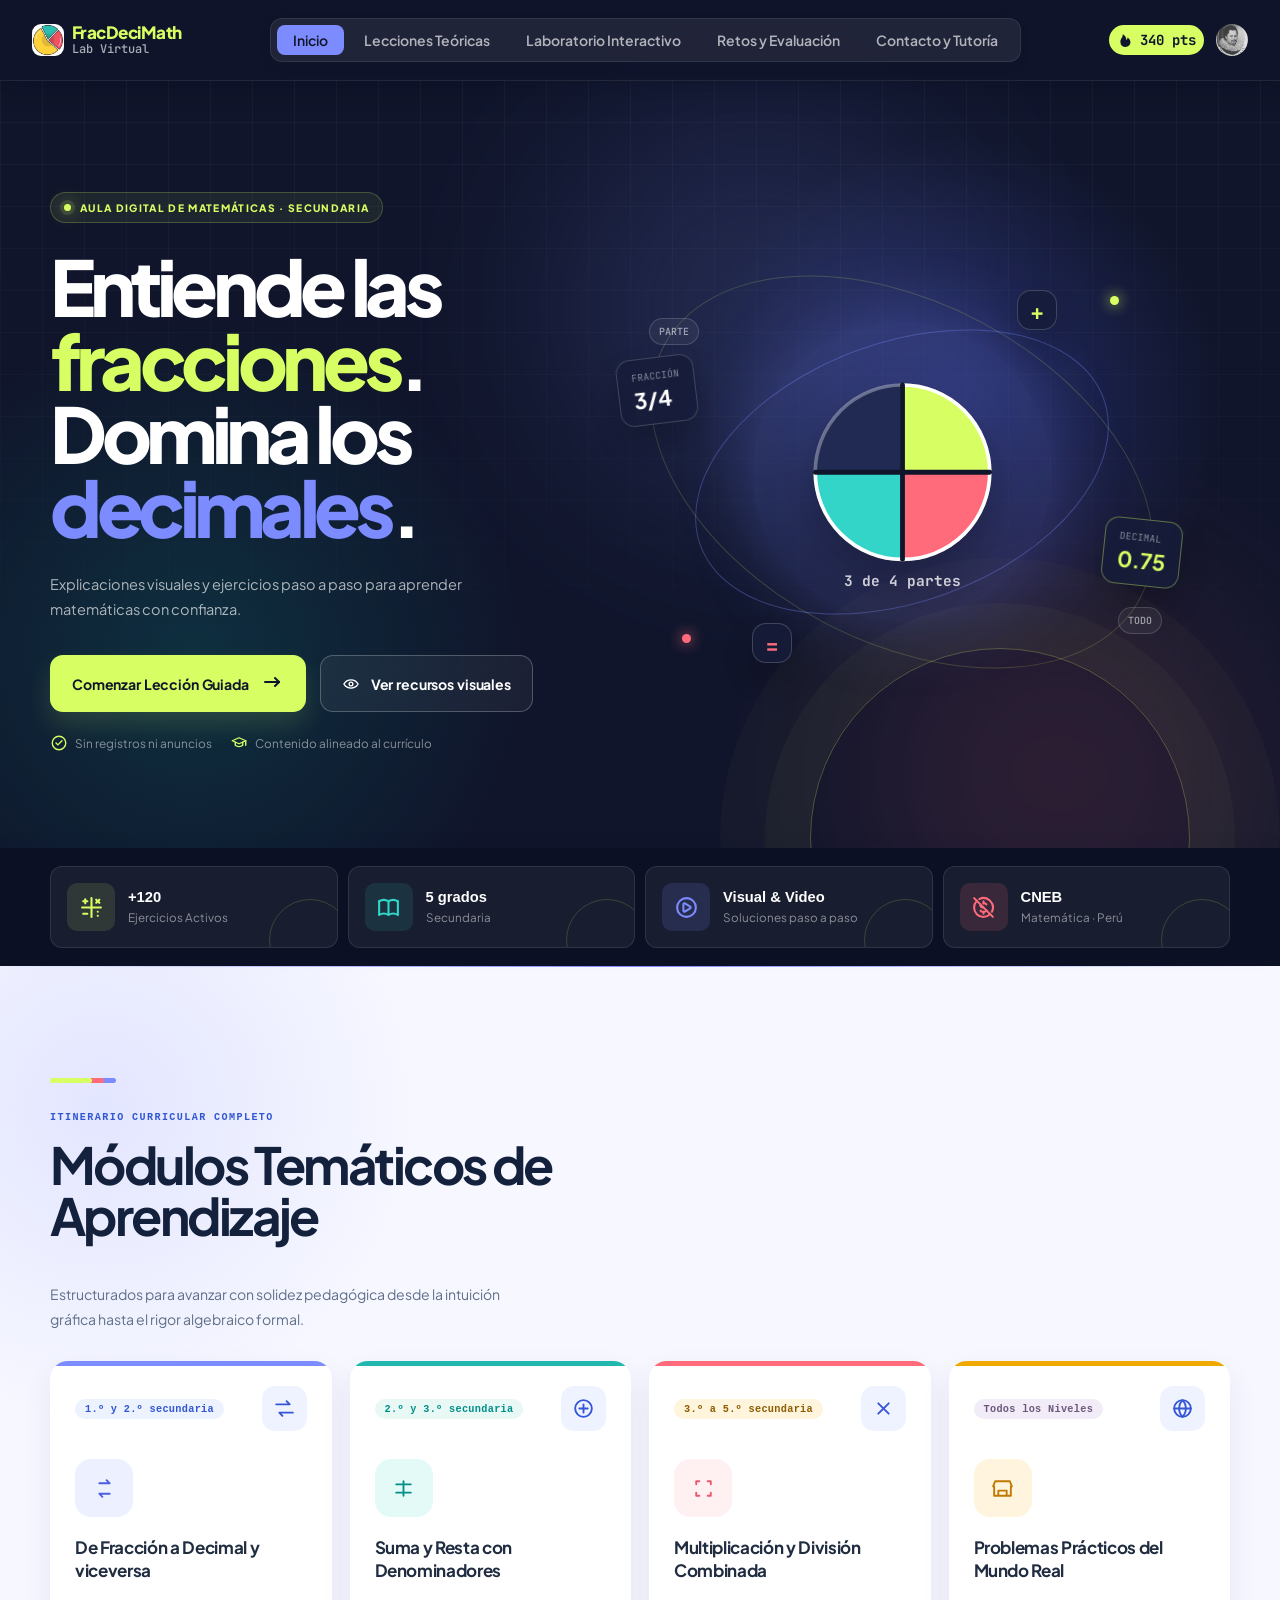
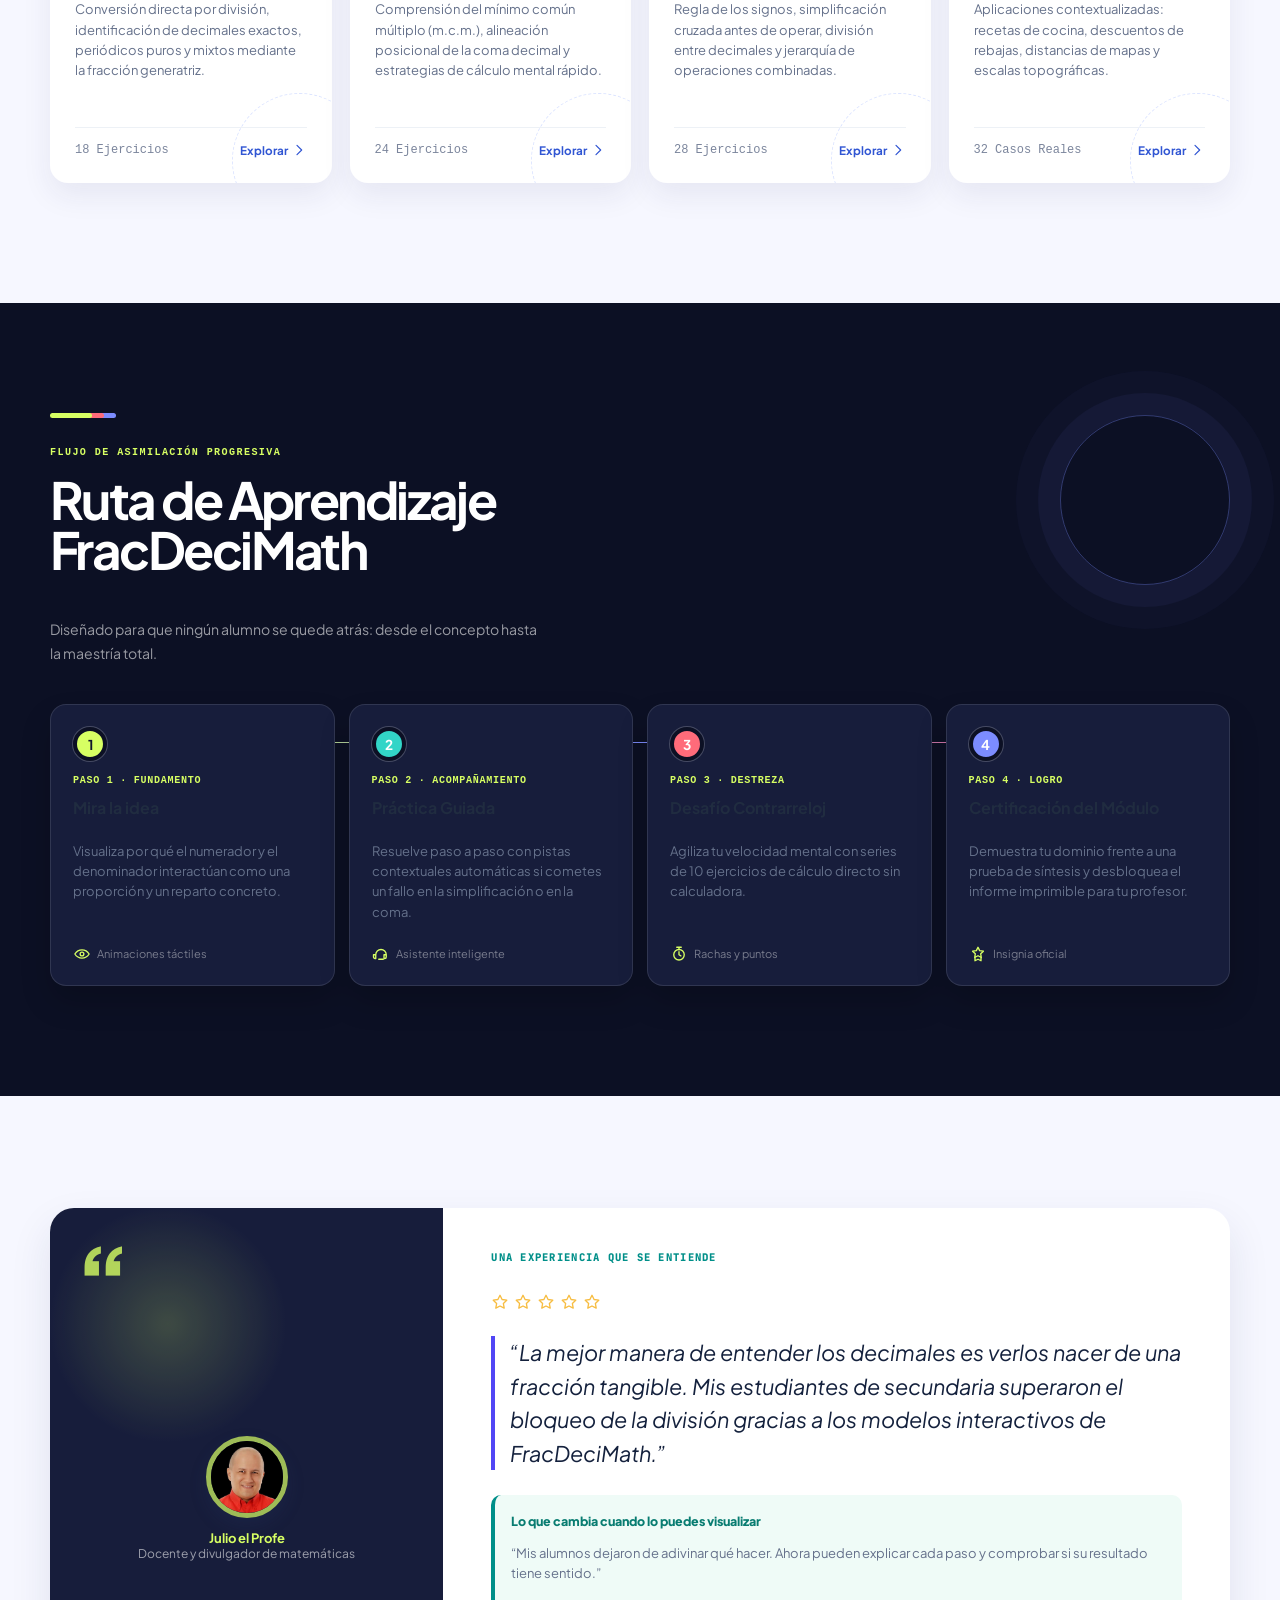
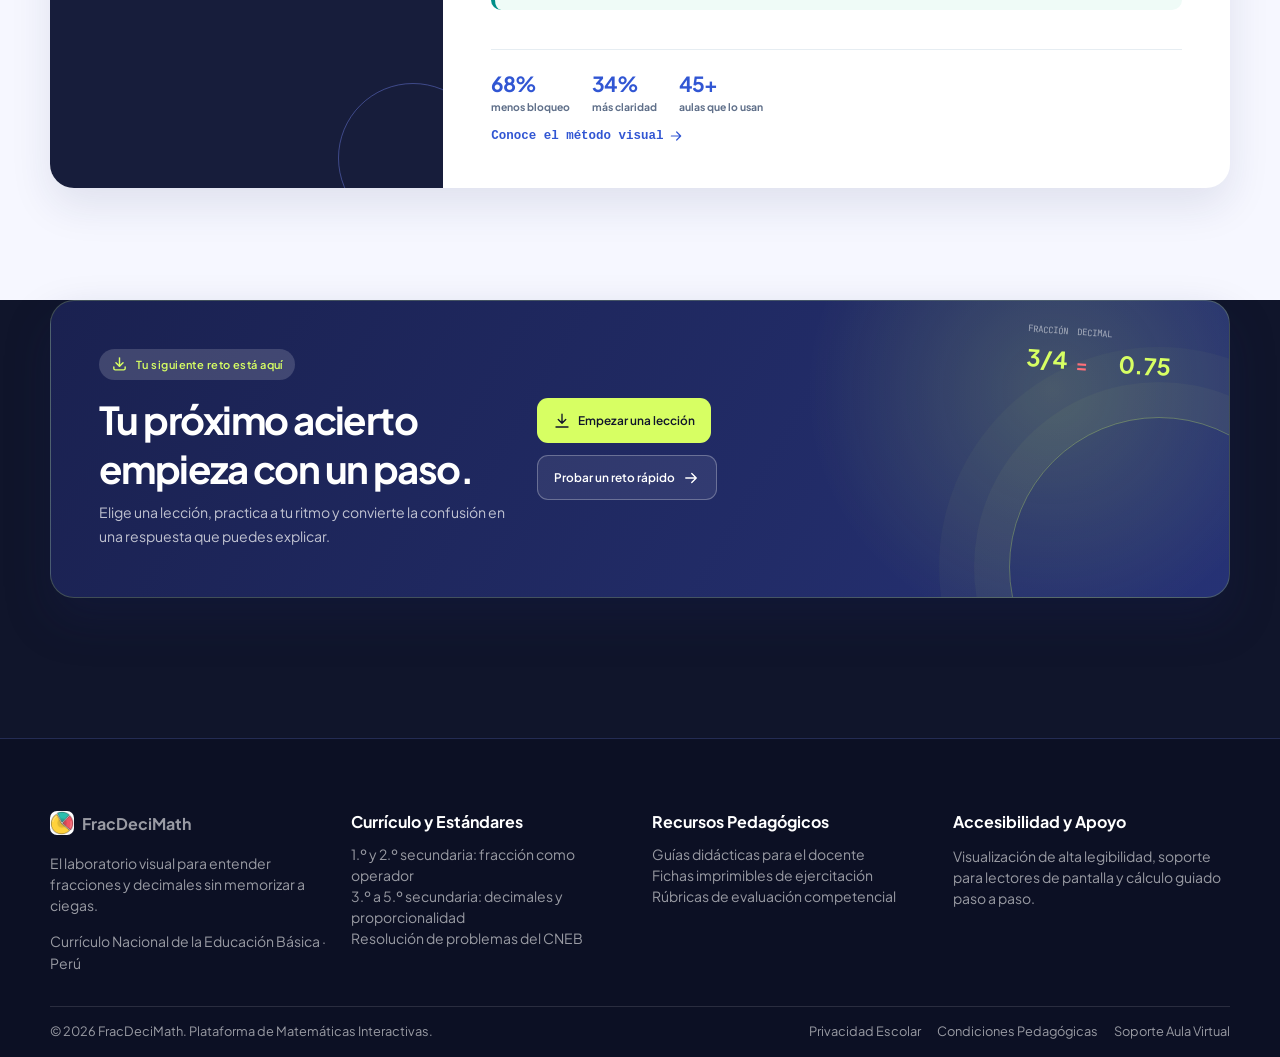
==== index.html @ a6c95f3b "cd" ====
<!doctype html>
<html lang="es">
  <head>
    <meta charset="utf-8" />
    <meta content="width=device-width, initial-scale=1.0" name="viewport" />
    <meta content="web_standard" name="shell-type" />
    <meta
      content="FracDeciMath: aprende fracciones y decimales con lecciones visuales, práctica guiada y un laboratorio interactivo."
      name="description"
    />
    <meta content="#10152b" name="theme-color" />
    <title>FracDeciMath - Lab Virtual</title>
    <link rel="stylesheet" href="css/inicio.css" />
    <link rel="stylesheet" href="css/header.css" />
    <link rel="stylesheet" href="css/layouts.css" />
    <link rel="stylesheet" href="css/base.css" />
    <!-- Fuentes -->
    <link href="https://fonts.googleapis.com" rel="preconnect" />
    <link crossorigin="" href="https://fonts.gstatic.com" rel="preconnect" />
    <link
      href="https://fonts.googleapis.com/css2?family=JetBrains+Mono:wght@400;500;600;700&amp;family=Plus+Jakarta+Sans:wght@400;500;600;700;800&amp;display=swap"
      rel="stylesheet"
    />
  </head>
  <body data-page="inicio">
    <div data-layout="header"></div>
    <main class="pagina-inicio">
      <section class="hero">
        <div class="ambient ambient-one" aria-hidden="true"></div>
        <div class="ambient ambient-two" aria-hidden="true"></div>
        <div class="container hero-grid">
          <div class="hero-content">
            <span class="hero-eyebrow">
              <span class="eyebrow-dot" aria-hidden="true"></span>
              Aula digital de matemáticas · Secundaria
            </span>
            <h1>
              Entiende las
              <span class="highlight-primary">fracciones</span>.
              Domina los <span class="highlight-secondary">decimales</span>.
            </h1>

            <p class="hero-description">
              Explicaciones visuales y ejercicios paso a paso para aprender
              matemáticas con confianza.
            </p>

            <div class="hero-actions">
              <a
                class="button button-primary"
                href="#modulos"
              >
                <span>Comenzar Lección Guiada</span>
                <span class="">
                  <svg
                    xmlns="http://www.w3.org/2000/svg"
                    width="24"
                    height="24"
                    viewBox="0 0 24 24"
                    fill="none"
                    stroke="currentColor"
                    stroke-width="2"
                    stroke-linecap="round"
                    stroke-linejoin="round"
                    class="icon icon-tabler icons-tabler-outline icon-tabler-arrow-narrow-right"
                  >
                    <path stroke="none" d="M0 0h24v24H0z" fill="none" />
                    <path d="M5 12l14 0" />
                    <path d="M15 16l4 -4" />
                    <path d="M15 8l4 4" />
                  </svg>
                </span>
              </a>
              <a
                class="button button-outline"
                href="#modulos"
              >
                <svg class="button-icon" viewBox="0 0 24 24" aria-hidden="true">
                  <path d="M2.5 12s3.4-5.5 9.5-5.5 9.5 5.5 9.5 5.5-3.4 5.5-9.5 5.5S2.5 12 2.5 12Z" />
                  <circle cx="12" cy="12" r="2.5" />
                </svg>
                <span>Ver recursos visuales</span>
              </a>
            </div>
            <div class="trust-items" aria-label="Ventajas de FracDeciMath">
              <div>
                <svg class="trust-icon" viewBox="0 0 24 24" aria-hidden="true">
                  <circle cx="12" cy="12" r="9" />
                  <path d="m8 12 2.5 2.5L16 9" />
                </svg>
                Sin registros ni anuncios
              </div>
              <div>
                <svg class="trust-icon" viewBox="0 0 24 24" aria-hidden="true">
                  <path d="m3 9 9-4 9 4-9 4-9-4Z" />
                  <path d="M7 11v4c2.8 2.3 7.2 2.3 10 0v-4M21 9v6" />
                </svg>
                Contenido alineado al currículo
              </div>
            </div>
          </div>

          <div class="visual-showcase" aria-label="Recursos visuales para aprender matemáticas">
            <div class="visual-orbit" aria-hidden="true">
              <span class="orbit-ring orbit-ring-one"></span>
              <span class="orbit-ring orbit-ring-two"></span>
              <span class="orbit-dot orbit-dot-one"></span>
              <span class="orbit-dot orbit-dot-two"></span>
              <span class="orbit-label orbit-label-top">parte</span>
              <span class="orbit-label orbit-label-bottom">todo</span>
              <svg class="math-illustration fraction-illustration" viewBox="0 0 260 210" role="img" aria-label="Tres cuartos representados visualmente">
                <circle class="fraction-base" cx="130" cy="105" r="72" />
                <path class="fraction-piece fraction-piece-one" d="M130 105 L130 33 A72 72 0 0 1 202 105 Z" />
                <path class="fraction-piece fraction-piece-two" d="M130 105 L202 105 A72 72 0 0 1 130 177 Z" />
                <path class="fraction-piece fraction-piece-three" d="M130 105 L130 177 A72 72 0 0 1 58 105 Z" />
                <path class="fraction-divider" d="M130 33 V177 M58 105 H202" />
                <text x="130" y="199" text-anchor="middle">3 de 4 partes</text>
              </svg>
              <div class="equation-card equation-card-main">
                <span>fracción</span>
                <strong>3/4</strong>
              </div>
              <div class="equation-card equation-card-result">
                <span>decimal</span>
                <strong>0.75</strong>
              </div>
              <div class="symbol-card symbol-plus">+</div>
              <div class="symbol-card symbol-equals">=</div>
            </div>
          </div>
        </div>
      </section>

      <!-- STATS -->
      <section class="stats-section" aria-label="Características de DeciLab">
        <div class="container stats-grid">
          <article class="stat-card">
            <div class="stat-icon icon-blue">
              <span class="stat-svg">
                <svg
                  xmlns="http://www.w3.org/2000/svg"
                  width="24"
                  height="24"
                  viewBox="0 0 24 24"
                  fill="none"
                  stroke="currentColor"
                  stroke-width="2"
                  stroke-linecap="round"
                  stroke-linejoin="round"
                  class="icon icon-tabler icons-tabler-outline icon-tabler-math-symbols"
                >
                  <path stroke="none" d="M0 0h24v24H0z" fill="none" />
                  <path d="M3 12l18 0" />
                  <path d="M12 3l0 18" />
                  <path d="M16.5 4.5l3 3" />
                  <path d="M19.5 4.5l-3 3" />
                  <path d="M6 4l0 4" />
                  <path d="M4 6l4 0" />
                  <path d="M18 16l.01 0" />
                  <path d="M18 20l.01 0" />
                  <path d="M4 18l4 0" />
                </svg>
              </span>
            </div>
            <div><strong>+120</strong><span>Ejercicios Activos</span></div>
          </article>
          <article class="stat-card">
            <div class="stat-icon icon-teal">
              <span class="stat-svg">
                <svg
                  xmlns="http://www.w3.org/2000/svg"
                  width="24"
                  height="24"
                  viewBox="0 0 24 24"
                  fill="none"
                  stroke="currentColor"
                  stroke-width="2"
                  stroke-linecap="round"
                  stroke-linejoin="round"
                  class="icon icon-tabler icons-tabler-outline icon-tabler-book"
                >
                  <path stroke="none" d="M0 0h24v24H0z" fill="none" />
                  <path d="M3 19a9 9 0 0 1 9 0a9 9 0 0 1 9 0" />
                  <path d="M3 6a9 9 0 0 1 9 0a9 9 0 0 1 9 0" />
                  <path d="M3 6l0 13" />
                  <path d="M12 6l0 13" />
                  <path d="M21 6l0 13" />
                </svg>
              </span>
            </div>
            <div><strong>5 grados</strong><span>Secundaria</span></div>
          </article>
          <article class="stat-card">
            <div class="stat-icon icon-purple">
              <span class="stat-svg">
                <svg
                  xmlns="http://www.w3.org/2000/svg"
                  width="24"
                  height="24"
                  viewBox="0 0 24 24"
                  fill="none"
                  stroke="currentColor"
                  stroke-width="2"
                  stroke-linecap="round"
                  stroke-linejoin="round"
                  class="icon icon-tabler icons-tabler-outline icon-tabler-circle-play"
                >
                  <path stroke="none" d="M0 0h24v24H0z" fill="none" />
                  <path
                    d="M9 9.003a1 1 0 0 1 1.517 -.859l4.997 2.997a1 1 0 0 1 0 1.718l-4.997 2.997a1 1 0 0 1 -1.517 -.86v-5.993"
                  />
                  <path d="M3 12a9 9 0 1 0 18 0a9 9 0 1 0 -18 0" />
                </svg>
              </span>
            </div>
            <div>
              <strong>Visual &amp; Video</strong
              ><span>Soluciones paso a paso</span>
            </div>
          </article>
          <article class="stat-card">
            <div class="stat-icon icon-neutral">
              <span class="stat-svg">
                <svg
                  xmlns="http://www.w3.org/2000/svg"
                  width="24"
                  height="24"
                  viewBox="0 0 24 24"
                  fill="none"
                  stroke="currentColor"
                  stroke-width="2"
                  stroke-linecap="round"
                  stroke-linejoin="round"
                  class="icon icon-tabler icons-tabler-outline icon-tabler-coin-off"
                >
                  <path stroke="none" d="M0 0h24v24H0z" fill="none" />
                  <path
                    d="M14.8 9a2 2 0 0 0 -1.8 -1h-1m-2.82 1.171a2 2 0 0 0 1.82 2.829h1m2.824 2.822a2 2 0 0 1 -1.824 1.178h-2a2 2 0 0 1 -1.8 -1"
                  />
                  <path
                    d="M20.042 16.045a9 9 0 0 0 -12.087 -12.087m-2.318 1.677a9 9 0 1 0 12.725 12.73"
                  />
                  <path d="M12 6v2m0 8v2" />
                  <path d="M3 3l18 18" />
                </svg>
              </span>
            </div>
            <div><strong>CNEB</strong><span>Matemática · Perú</span></div>
          </article>
        </div>
      </section>

      <section class="modulos" id="modulos">
        <div class="contenedor-modulos">
          <div class="cabecera-modulos">
            <div>
              <span class="etiqueta-seccion"
                >Itinerario Curricular Completo</span
              >
              <h2 class="titulo-seccion">Módulos Temáticos de Aprendizaje</h2>
            </div>
            <p class="descripcion-seccion">
              Estructurados para avanzar con solidez pedagógica desde la
              intuición gráfica hasta el rigor algebraico formal.
            </p>
          </div>

          <div class="rejilla-modulos">
            <div class="tarjeta-modulo">
              <div class="contenido-modulo">
                <div class="parte-superior-modulo">
                  <span class="nivel-modulo nivel-modulo-primario"
                    >1.º y 2.º secundaria</span
                  >
                  <svg class="icono-modulo" viewBox="0 0 24 24" aria-hidden="true"><path d="M4 8h13l-3-3M20 16H7l3 3" /></svg>
                </div>
                <div class="caja-icono-modulo">
                  <svg class="module-symbol" viewBox="0 0 24 24" aria-hidden="true"><path d="M7 7h10l-3-3M17 17H7l3 3" /></svg>
                </div>
                <h3 class="titulo-modulo">De Fracción a Decimal y viceversa</h3>
                <p class="texto-modulo">
                  Conversión directa por división, identificación de decimales
                  exactos, periódicos puros y mixtos mediante la fracción
                  generatriz.
                </p>
              </div>
              <div class="pie-modulo">
                <span class="contador-modulo">18 Ejercicios</span>
                <a href="lecciones-teoricas.html" class="enlace-modulo"
                  >Explorar
                  <svg class="inline-icon" viewBox="0 0 24 24" aria-hidden="true"><path d="m9 5 7 7-7 7" /></svg></a
                >
              </div>
            </div>

            <div class="tarjeta-modulo">
              <div class="contenido-modulo">
                <div class="parte-superior-modulo">
                  <span class="nivel-modulo nivel-modulo-secundario"
                    >2.º y 3.º secundaria</span
                  >
                  <svg class="icono-modulo" viewBox="0 0 24 24" aria-hidden="true"><circle cx="12" cy="12" r="8" /><path d="M12 8v8M8 12h8" /></svg>
                </div>
                <div class="caja-icono-modulo">
                  <svg class="module-symbol" viewBox="0 0 24 24" aria-hidden="true"><path d="M5 8h14M5 16h14M12 5v14" /></svg>
                </div>
                <h3 class="titulo-modulo">Suma y Resta con Denominadores</h3>
                <p class="texto-modulo">
                  Comprensión del mínimo común múltiplo (m.c.m.), alineación
                  posicional de la coma decimal y estrategias de cálculo mental
                  rápido.
                </p>
              </div>
              <div class="pie-modulo">
                <span class="contador-modulo">24 Ejercicios</span>
                <a
                  href="laboratorio-interactivo.html"
                  class="enlace-modulo enlace-modulo-secundario"
                  >Explorar
                  <svg class="inline-icon" viewBox="0 0 24 24" aria-hidden="true"><path d="m9 5 7 7-7 7" /></svg></a
                >
              </div>
            </div>

            <div class="tarjeta-modulo">
              <div class="contenido-modulo">
                <div class="parte-superior-modulo">
                  <span class="nivel-modulo nivel-modulo-terciario"
                    >3.º a 5.º secundaria</span
                  >
                  <svg class="icono-modulo" viewBox="0 0 24 24" aria-hidden="true"><path d="m7 7 10 10M17 7 7 17" /></svg>
                </div>
                <div class="caja-icono-modulo">
                  <svg class="module-symbol" viewBox="0 0 24 24" aria-hidden="true"><path d="M8 5H5v3M16 5h3v3M8 19H5v-3M19 16v3h-3" /></svg>
                </div>
                <h3 class="titulo-modulo">
                  Multiplicación y División Combinada
                </h3>
                <p class="texto-modulo">
                  Regla de los signos, simplificación cruzada antes de operar,
                  división entre decimales y jerarquía de operaciones
                  combinadas.
                </p>
              </div>
              <div class="pie-modulo">
                <span class="contador-modulo">28 Ejercicios</span>
                <a
                  href="evaluacion.html"
                  class="enlace-modulo enlace-modulo-terciario"
                  >Explorar
                  <svg class="inline-icon" viewBox="0 0 24 24" aria-hidden="true"><path d="m9 5 7 7-7 7" /></svg></a
                >
              </div>
            </div>

            <div class="tarjeta-modulo">
              <div class="contenido-modulo">
                <div class="parte-superior-modulo">
                  <span class="nivel-modulo nivel-modulo-neutral"
                    >Todos los Niveles</span
                  >
                  <svg class="icono-modulo" viewBox="0 0 24 24" aria-hidden="true"><circle cx="12" cy="12" r="8" /><path d="M4 12h16M12 4c2.2 2.2 3.2 5 3.2 8s-1 5.8-3.2 8c-2.2-2.2-3.2-5-3.2-8s1-5.8 3.2-8Z" /></svg>
                </div>
                <div class="caja-icono-modulo">
                  <svg class="module-symbol" viewBox="0 0 24 24" aria-hidden="true"><path d="M4 10v9h16v-9M3 10l2-5h14l2 5M8 19v-5h8v5" /></svg>
                </div>
                <h3 class="titulo-modulo">
                  Problemas Prácticos del Mundo Real
                </h3>
                <p class="texto-modulo">
                  Aplicaciones contextualizadas: recetas de cocina, descuentos
                  de rebajas, distancias de mapas y escalas topográficas.
                </p>
              </div>
              <div class="pie-modulo">
                <span class="contador-modulo">32 Casos Reales</span>
                <a href="contacto-tutoria.html" class="enlace-modulo"
                  >Explorar
                  <svg class="inline-icon" viewBox="0 0 24 24" aria-hidden="true"><path d="m9 5 7 7-7 7" /></svg></a
                >
              </div>
            </div>
          </div>
        </div>
      </section>

      <section class="ruta-aprendizaje">
        <div class="contenedor-ruta">
          <div class="cabecera-ruta">
            <span class="etiqueta-seccion etiqueta-seccion-secundaria"
              >Flujo de Asimilación Progresiva</span
            >
            <h2 class="titulo-seccion">Ruta de Aprendizaje FracDeciMath</h2>
            <p class="descripcion-seccion">
              Diseñado para que ningún alumno se quede atrás: desde el concepto
              hasta la maestría total.
            </p>
          </div>
          <div class="rejilla-ruta">
            <div class="tarjeta-paso">
              <div class="numero-paso numero-paso-primario">1</div>
              <span class="etiqueta-paso etiqueta-paso-primario"
                >Paso 1 · Fundamento</span
              >
              <h3 class="titulo-paso">Mira la idea</h3>
              <p class="texto-paso">
                Visualiza por qué el numerador y el denominador interactúan como
                una proporción y un reparto concreto.
              </p>
              <div class="pie-paso">
                <svg class="route-icon" viewBox="0 0 24 24" aria-hidden="true"><path d="M2.5 12s3.4-5.5 9.5-5.5 9.5 5.5 9.5 5.5-3.4 5.5-9.5 5.5S2.5 12 2.5 12Z" /><circle cx="12" cy="12" r="2.5" /></svg>
                <span>Animaciones táctiles</span>
              </div>
            </div>
            <div class="tarjeta-paso">
              <div class="numero-paso numero-paso-secundario">2</div>
              <span class="etiqueta-paso etiqueta-paso-secundario"
                >Paso 2 · Acompañamiento</span
              >
              <h3 class="titulo-paso">Práctica Guiada</h3>
              <p class="texto-paso">
                Resuelve paso a paso con pistas contextuales automáticas si
                cometes un fallo en la simplificación o en la coma.
              </p>
              <div class="pie-paso">
                <svg class="route-icon" viewBox="0 0 24 24" aria-hidden="true"><path d="M5 13a7 7 0 0 1 14 0v3a2 2 0 0 1-2 2h-1v-5h3M5 13v5H4a2 2 0 0 1-2-2v-3h3Z" /><path d="M9 19h6" /></svg>
                <span>Asistente inteligente</span>
              </div>
            </div>
            <div class="tarjeta-paso">
              <div class="numero-paso numero-paso-terciario">3</div>
              <span class="etiqueta-paso etiqueta-paso-terciario"
                >Paso 3 · Destreza</span
              >
              <h3 class="titulo-paso">Desafío Contrarreloj</h3>
              <p class="texto-paso">
                Agiliza tu velocidad mental con series de 10 ejercicios de
                cálculo directo sin calculadora.
              </p>
              <div class="pie-paso">
                <svg class="route-icon" viewBox="0 0 24 24" aria-hidden="true"><circle cx="12" cy="13" r="7" /><path d="M12 9v4l2.5 1.5M9 3h6M12 3v3" /></svg>
                <span>Rachas y puntos</span>
              </div>
            </div>
            <div class="tarjeta-paso">
              <div class="numero-paso numero-paso-exito">4</div>
              <span class="etiqueta-paso etiqueta-paso-exito"
                >Paso 4 · Logro</span
              >
              <h3 class="titulo-paso">Certificación del Módulo</h3>
              <p class="texto-paso">
                Demuestra tu dominio frente a una prueba de síntesis y
                desbloquea el informe imprimible para tu profesor.
              </p>
              <div class="pie-paso">
                <svg class="route-icon" viewBox="0 0 24 24" aria-hidden="true"><path d="m12 3 2.2 4.5 5 .7-3.6 3.5.8 5-4.4-2.4-4.4 2.4.8-5-3.6-3.5 5-.7L12 3Z" /><path d="M8 17v4l4-2 4 2v-4" /></svg>
                <span>Insignia oficial</span>
              </div>
            </div>
          </div>
        </div>
      </section>

      <section class="testimonio">
        <div class="contenedor-testimonio">
          <div class="tarjeta-testimonio">
            <div class="testimonio-izquierda">
              <img
                alt="Julio el Profe, divulgador de matemáticas"
                class="imagen-testimonio"
                src="imagenes/imagen03.png"
                loading="lazy"
              />
              <div class="autor-testimonio">
                <span class="nombre-autor">Julio el Profe</span>
                <span class="rol-autor">Docente y divulgador de matemáticas</span>
              </div>
            </div>
            <div class="testimonio-derecha">
              <span class="testimonio-kicker">Una experiencia que se entiende</span>
              <div class="estrellas-testimonio">
                <svg class="star-icon" viewBox="0 0 24 24" aria-hidden="true"><path d="m12 3 2.8 5.7 6.2.9-4.5 4.4 1.1 6.2-5.6-2.9-5.6 2.9 1.1-6.2L3 9.6l6.2-.9L12 3Z" /></svg>
                <svg class="star-icon" viewBox="0 0 24 24" aria-hidden="true"><path d="m12 3 2.8 5.7 6.2.9-4.5 4.4 1.1 6.2-5.6-2.9-5.6 2.9 1.1-6.2L3 9.6l6.2-.9L12 3Z" /></svg>
                <svg class="star-icon" viewBox="0 0 24 24" aria-hidden="true"><path d="m12 3 2.8 5.7 6.2.9-4.5 4.4 1.1 6.2-5.6-2.9-5.6 2.9 1.1-6.2L3 9.6l6.2-.9L12 3Z" /></svg>
                <svg class="star-icon" viewBox="0 0 24 24" aria-hidden="true"><path d="m12 3 2.8 5.7 6.2.9-4.5 4.4 1.1 6.2-5.6-2.9-5.6 2.9 1.1-6.2L3 9.6l6.2-.9L12 3Z" /></svg>
                <svg class="star-icon" viewBox="0 0 24 24" aria-hidden="true"><path d="m12 3 2.8 5.7 6.2.9-4.5 4.4 1.1 6.2-5.6-2.9-5.6 2.9 1.1-6.2L3 9.6l6.2-.9L12 3Z" /></svg>
              </div>
              <blockquote class="cita-testimonio">
                “La mejor manera de entender los decimales es verlos nacer de
                una fracción tangible. Mis estudiantes de secundaria superaron el
                bloqueo de la división gracias a los modelos interactivos de
                FracDeciMath.”
              </blockquote>
              <div class="destacado-testimonio">
                <span class="titulo-destacado"
                  >Lo que cambia cuando lo puedes visualizar</span
                >
                <p class="texto-destacado">
                  “Mis alumnos dejaron de adivinar qué hacer. Ahora pueden
                  explicar cada paso y comprobar si su resultado tiene sentido.”
                </p>
              </div>
              <div class="testimonio-resultados" aria-label="Resultados destacados">
                <div><strong>68%</strong><span>menos bloqueo</span></div>
                <div><strong>34%</strong><span>más claridad</span></div>
                <div><strong>45+</strong><span>aulas que lo usan</span></div>
              </div>
              <div class="enlace-testimonio">
                <a href="#">
                  <span>Conoce el método visual</span>
                  <svg class="inline-icon" viewBox="0 0 24 24" aria-hidden="true"><path d="M5 12h13M13 6l6 6-6 6" /></svg>
                </a>
              </div>
            </div>
          </div>
        </div>
      </section>

      <section class="banner-llamada">
        <div class="cta-equation" aria-hidden="true">
          <span>fracción</span>
          <strong>3/4</strong>
          <b>=</b>
          <span>decimal</span>
          <strong>0.75</strong>
        </div>
        <div class="tarjeta-llamada">
          <div class="llamada-izquierda">
            <div class="tag">
              <span>
                <svg
                  xmlns="http://www.w3.org/2000/svg"
                  width="20"
                  height="20"
                  viewBox="0 0 24 24"
                  fill="none"
                  stroke="currentColor"
                  stroke-width="2"
                  stroke-linecap="round"
                  stroke-linejoin="round"
                  class="icon icon-tabler icons-tabler-outline icon-tabler-download"
                >
                  <path stroke="none" d="M0 0h24v24H0z" fill="none" />
                  <path d="M4 17v2a2 2 0 0 0 2 2h12a2 2 0 0 0 2 -2v-2" />
                  <path d="M7 11l5 5l5 -5" />
                  <path d="M12 4l0 12" />
                </svg>
              </span>
              <span>Tu siguiente reto está aquí</span>
            </div>
            <h2>Tu próximo acierto empieza con un paso.</h2>
            <p class="">
              Elige una lección, practica a tu ritmo y convierte la confusión
              en una respuesta que puedes explicar.
            </p>
          </div>
          <div class="llamada-derecha">
            <button type="button" class="boton boton-blanco">
              <svg class="button-icon" viewBox="0 0 24 24" aria-hidden="true"><path d="M12 3v12M7 10l5 5 5-5M4 20h16" /></svg>
              <span>Empezar una lección</span>
            </button>
            <a href="contacto-tutoria.html" class="boton boton-acento">
              <span>Probar un reto rápido</span>
              <svg class="button-icon" viewBox="0 0 24 24" aria-hidden="true"><path d="M5 12h13M13 6l6 6-6 6" /></svg>
            </a>
          </div>
        </div>
      </section>
    </main>

    <div data-layout="footer"></div>

    <script src="js/layout.js"></script>
  </body>
</html>
---- css/inicio.css ----
/* ===== VARIABLES ===== */
:root {
  --azul: #075cbb;
  --azul-oscuro: #03458f;
  --verde: #008e89;
  --naranja: #d97a00;
  --violeta: #5146f5;
  --rojo: #d92f3c;
  --texto: #263248;
  --texto-suave: #65718b;
  --gris: #eef1fc;
  --borde: #e1e6f3;
  --blanco: #ffffff;
  --primary: #0057b8;
  --primary-dark: #064b9b;
  --primary-soft: #e6f0fa;
  --secondary: #00a896;
  --secondary-soft: #e2f5f2;
  --purple: #7564c8;
  --text: #172235;
  --muted: #657286;
  --surface: #ffffff;
  --surface-soft: #f5f8fc;
  --surface-high: #eaf0f7;
  --border: #dce5ef;
  --shadow: 0 16px 45px rgba(23, 45, 75, 0.10);
  --radius-lg: 20px;
  --radius-md: 14px;
}

* {
  box-sizing: border-box;
}

html { scroll-behavior: smooth; }

body {
  margin: 0;
  color: var(--text);
  background: var(--surface);
}

.container {
  width: min(1180px, calc(100% - 48px));
  margin: 0 auto;
}

a {
  text-decoration: none;
  color: inherit;
}
ul {
  list-style: none;
}
button {
  cursor: pointer;
  font-family: inherit;
  border: none;
  background: none;
}
html {
  scroll-behavior: smooth;
}



/* ============================================================
   ENCABEZADO (reutiliza estilos de style.css si se cargan ambos)
   ============================================================ */
.encabezado {
  width: 100%;
  min-height: 90px;
  padding: 12px 28px;
  display: flex;
  align-items: center;
  gap: 20px;
  background: #fbfbff;
  border-bottom: 1px solid #e9eaf5;
  box-shadow: 0 3px 12px rgba(65, 65, 120, 0.04);
  flex-wrap: wrap;
}
.marca {
  display: flex;
  align-items: center;
  gap: 10px;
  flex-shrink: 0;
}
.logo {
  width: 41px;
  height: 41px;
  background: #f0f0fa;
  display: flex;
  justify-content: center;
  align-items: center;
  border: 1px solid #ededf8;
  color: var(--violeta);
  font-size: 25px;
}
.marca-texto h1 {
  font-size: 22px;
  font-weight: 600;
  color: var(--violeta);
  white-space: nowrap;
}
.marca-texto p {
  font-family: monospace;
  font-size: 13px;
  color: #45465a;
}

.nivel {
  display: flex;
  align-items: center;
  gap: 10px;
  padding: 9px 12px;
  border-radius: 45px;
  background: #e8edff;
  color: #494b64;
}
.icono-graduacion {
  font-size: 22px;
  color: var(--verde);
}
.nivel strong {
  display: block;
  font-size: 13px;
  font-weight: 600;
}
.nivel p {
  margin-top: 2px;
  font-family: monospace;
  font-size: 12px;
}

.buscador {
  width: 60px;
  height: 45px;
  border-radius: 15px;
  background: #f0f2ff;
  color: #777990;
  flex-shrink: 0;
}
.buscador span {
  font-size: 24px;
}
.buscador:hover {
  background: #e5e8ff;
}

.menu {
  flex: 1;
  display: flex;
  justify-content: space-around;
  align-items: center;
  gap: 5px;
  min-height: 48px;
  padding: 0 10px;
  background: #f0f2ff;
  border-radius: 19px;
  flex-wrap: wrap;
}
.menu a {
  color: #535468;
  font-size: 14px;
  white-space: nowrap;
  padding: 10px 9px;
  border-radius: 12px;
  transition: 0.25s;
}
.menu a:hover {
  color: var(--violeta);
  background: #e2e6ff;
}
.menu a.activo {
  color: #fff;
  background: var(--azul);
  font-weight: 600;
}

.puntos {
  display: flex;
  align-items: center;
  gap: 7px;
  padding: 9px 12px;
  border-radius: 35px;
  background: #ffdfbd;
  color: #333044;
  flex-shrink: 0;
}
.puntos strong {
  font-size: 15px;
}
.puntos div span {
  font-size: 13px;
  font-weight: 600;
}

.perfil {
  display: flex;
  align-items: center;
  gap: 10px;
  flex-shrink: 0;
}
.avatar {
  width: 38px;
  height: 38px;
  border-radius: 50%;
  background: linear-gradient(135deg, #d9e4ef, #7c91aa);
  display: flex;
  justify-content: center;
  align-items: center;
  color: white;
  font-size: 12px;
  font-weight: bold;
  border: 2px solid white;
}
.perfil-texto strong {
  display: block;
  font-size: 13px;
  color: #292c42;
  font-weight: 600;
}
.perfil-texto span {
  display: block;
  margin-top: 3px;
  color: #77778e;
  font-family: monospace;
  font-size: 11px;
}

/* ===== RUTA DE NAVEGACIÓN ===== */
.ruta {
  min-height: 55px;
  padding: 14px 28px;
  display: flex;
  align-items: center;
  flex-wrap: wrap;
  gap: 12px;
  background: #f9f9ff;
  border-bottom: 1px solid #eeeefa;
}
.ruta a {
  color: #5d5d72;
  font-size: 14px;
}
.ruta a:hover {
  color: var(--violeta);
}
.ruta > span:not(.etiqueta) {
  color: #9293a9;
  font-size: 20px;
}
.etiqueta {
  padding: 5px 12px;
  border-radius: 20px;
  background: #e2e7ff;
  color: var(--violeta);
  font-family: monospace;
  font-size: 12px;
}

/* ============================================================
   CONTENIDO PRINCIPAL
   ============================================================ */
.pagina-lecciones {
  width: min(100%, 1200px);
  margin: 0 auto;
  padding: 25px 20px 40px;
  display: flex;
  flex-direction: column;
  gap: 35px;
}

/* ===== ETIQUETAS BASE (agrupadas) ===== */
.etiqueta-seccion,
.etiqueta-paso,
.etiqueta-simulador,
.etiqueta-llamada span:last-child,
.etiqueta-portada span:last-child {
  font-family: "JetBrains Mono", monospace;
  font-size: 12px;
  font-weight: 700;
  letter-spacing: 0.02em;
  text-transform: uppercase;
}

/* ===== TEXTOS SECUNDARIOS (agrupados) ===== */
.descripcion-seccion,
.texto-modulo,
.texto-paso,
.descripcion-pie,
.texto-destacado,
.texto-llamada {
  font-size: 14px;
  color: var(--sobre-sup-var);
}

/* ===== PRINCIPAL ===== */
.principal {
  width: 100%;
  padding-top: 5rem;
  background: var(--sup);
  min-height: calc(100vh - 14rem);
}

  /* HERO */
.ambient {
  position: absolute;
  z-index: 0;
  width: 390px;
  height: 390px;
  border-radius: 50%;
  filter: blur(75px);
  opacity: .45;
  pointer-events: none;
}

.ambient-one {
  top: -190px;
  left: -150px;
  background: rgba(0, 87, 184, .16);
}

.ambient-two {
  top: 35%;
  right: -190px;
  background: rgba(0, 168, 150, .16);
}

.hero-grid {
  position: relative;
  z-index: 1;
  display: grid;
  grid-template-columns: minmax(0, 1.25fr) minmax(360px, .85fr);
  align-items: center;
  gap: 64px;
}

.hero-content { min-width: 0; }

.hero-content,
.visual-showcase {
  animation: hero-enter 0.7s ease both;
}

.visual-showcase {
  animation-delay: 0.12s;
}

.hero h1 {
  max-width: 720px;
  margin: 0;
  font-size: clamp(2.55rem, 4.4vw, 4.15rem);
  font-weight: 800;
  line-height: 1.12;
  letter-spacing: -.055em;
}

.highlight-primary { color: #4F46E5; }
.highlight-secondary { color: #00687A; }

.hero-description {
  max-width: 650px;
  margin: 24px 0 0;
  color: var(--muted);
  font-size: 1.08rem;
  line-height: 1.8;
}

.hero-actions {
  display: flex;
  flex-wrap: wrap;
  gap: 14px;
  margin-top: 30px;
}

.button {
  display: inline-flex;
  min-height: 52px;
  align-items: center;
  justify-content: center;
  gap: 11px;
  padding: 13px 20px;
  border: 1.5px solid transparent;
  border-radius: 11px;
  font-size: .93rem;
  font-weight: 700;
  text-decoration: none;
  transition: transform .2s ease, box-shadow .2s ease, background .2s ease;
}

.button:hover { transform: translateY(-2px); }
.button:active { transform: scale(.98); }

.button-primary {
  color: #fff;
  background: var(--primary);
  box-shadow: 0 8px 20px rgba(0, 87, 184, .20);
}

.button-primary:hover {
  background: var(--primary-dark);
  box-shadow: 0 12px 25px rgba(0, 87, 184, .25);
}

.button-outline {
  color: var(--primary);
  border-color: var(--primary);
  background: #fff;
}

.button-outline:hover { background: var(--primary-soft); }

.trust-items {
  display: flex;
  flex-wrap: wrap;
  gap: 18px;
  margin-top: 27px;
  color: var(--muted);
  font-size: .79rem;
}

.trust-items div {
  display: inline-flex;
  align-items: center;
  gap: 6px;
}

.trust-items .material-symbols-outlined {
  color: var(--secondary);
  font-size: 17px;
}

/* BARRA DE ESTADÍSTICAS */
.stats-section {
  padding: 30px 0;
  background: #fff;
  box-shadow: 0 -5px 20px rgba(23, 45, 75, .025);
}

.stats-grid {
  display: grid;
  grid-template-columns: repeat(4, minmax(0, 1fr));
  gap: 17px;
}

.stat-card {
  display: flex;
  min-width: 0;
  align-items: center;
  gap: 13px;
  padding: 17px;
  border: 1px solid rgba(23, 45, 75, .04);
  border-radius: 15px;
  background: #F9F9FF;
  transition: box-shadow .2s ease, transform .2s ease;
  box-shadow: 0 3px 8px rgba(23, 45, 75, .04);
}

.stat-card:hover {
  transform: translateY(-2px);
  box-shadow: 0 9px 22px rgba(23, 45, 75, .08);
}

.stat-icon {
  display: grid;
  width: 48px;
  height: 48px;
  flex: 0 0 48px;
  place-items: center;
  border-radius: 12px;
}

.stat-svg {
  display: grid;
  place-items: center;
}

.stat-svg svg {
  width: 25px;
  height: 25px;
}
.icon-blue { color: #4F46E5; background: #E2DFFF; }
.icon-teal { color: #00687A; background: #ACEDFF; }
.icon-purple { color:#885500
; background: #FFDDB8; }
.icon-neutral { color: #3525CD; background: #D8E3FB; }

.stat-card div:last-child {
  display: flex;
  min-width: 0;
  flex-direction: column;
  gap: 5px;
}

.stat-card strong {
  font-family: "Manrope", sans-serif;
  font-size: 1.18rem;
  font-weight: 800;
  line-height: 1.1;
}

.stat-card span:not(.stat-svg) {
  color: var(--muted);
  font-size: .73rem;
}

/* RESPONSIVE */
@media (max-width: 980px) {
  .hero-grid {
    grid-template-columns: 1fr;
    gap: 42px;
  }

  .hero-content { max-width: 760px; }
  .stats-grid { grid-template-columns: repeat(2, minmax(0, 1fr)); }
}

@media (max-width: 600px) {
  .container { width: min(100% - 32px, 520px); }
  .hero { padding: 55px 0 60px; }
  .hero h1 { font-size: clamp(2.25rem, 11vw, 3.2rem); }
  .hero-description { font-size: .98rem; }
  .hero-actions { align-items: stretch; flex-direction: column; }
  .button { width: 100%; }
  .trust-items { flex-direction: column; gap: 10px; }
  .stats-grid { grid-template-columns: 1fr; }
  .stat-card { padding: 15px; }
}

@media (prefers-reduced-motion: reduce) {
  *, *::before, *::after {
    scroll-behavior: auto !important;
    transition-duration: .01ms !important;
    animation-duration: .01ms !important;
    animation-iteration-count: 1 !important;
  }
}

/* ===== MÓDULOS ===== */
.seccion-lecciones,
.seccion-ruta,
.seccion-testimonio {
  display: flex;
  flex-direction: column;
  gap: 20px;
}
.cabecera-seccion {
  display: flex;
  flex-direction: column;
  gap: 10px;
}
.cabecera-seccion.centrada {
  text-align: center;
  align-items: center;
}
.cabecera-seccion h2 {
  font-size: clamp(20px, 3vw, 28px);
  color: #202c40;
}
.cabecera-seccion p {
  max-width: 640px;
  color: var(--texto-suave);
  font-size: 15px;
}
.etiqueta-seccion {
  display: inline-block;
  color: var(--verde);
  font-family: monospace;
  font-size: 12px;
  font-weight: 700;
  letter-spacing: 0.5px;
  text-transform: uppercase;
  margin-bottom: 6px;
}

.rejilla-modulos {
  display: grid;
  grid-template-columns: repeat(auto-fit, minmax(240px, 1fr));
  gap: 18px;
}
.tarjeta-modulo {
  display: flex;
  flex-direction: column;
  gap: 12px;
  padding: 20px;
  background: #fff;
  border: 1px solid var(--borde);
  border-radius: 12px;
  box-shadow: 0 3px 8px rgba(28, 50, 101, 0.04);
  transition: 0.2s;
}
.tarjeta-modulo:hover {
  box-shadow: 0 12px 20px rgba(28, 50, 101, 0.1);
  transform: translateY(-2px);
}
.nivel-modulo {
  display: inline-block;
  width: fit-content;
  padding: 4px 10px;
  border-radius: 5px;
  font-family: monospace;
  font-size: 11px;
  font-weight: 700;
}
.nivel-modulo.azul {
  background: #e0e8ff;
  color: #164e96;
}
.nivel-modulo.verde {
  background: #d9f5f2;
  color: #005953;
}
.nivel-modulo.naranja {
  background: #ffe6c7;
  color: #a85a00;
}
.nivel-modulo.violeta {
  background: #e5e1ff;
  color: #3525cd;
}

.icono-modulo {
  width: 44px;
  height: 44px;
  display: flex;
  align-items: center;
  justify-content: center;
  background: #eef3ff;
  border-radius: 10px;
  font-size: 22px;
  color: var(--azul);
}
.tarjeta-modulo h3 {
  font-size: 17px;
  color: #202c40;
  line-height: 1.3;
}
.tarjeta-modulo p {
  font-size: 13px;
  color: var(--texto-suave);
  line-height: 1.55;
}

.destacado-testimonio {
  padding: 18px 20px;
}

.titulo-destacado {
  color: #087c71;
  font-size: .78rem;
  font-weight: 800;
}

.texto-destacado {
  color: #3c5a5f;
  font-size: .8rem;
  line-height: 1.65;
}

.testimonio-resultados {
  display: flex;
  flex-wrap: wrap;
  gap: 22px;
  margin-top: 24px;
  padding-top: 20px;
  border-top: 1px solid #e6edf2;
}

.testimonio-resultados div {
  display: flex;
  flex-direction: column;
  gap: 3px;
}

.testimonio-resultados strong {
  color: #3156d3;
  font-size: 1.3rem;
  letter-spacing: -.05em;
}

.testimonio-resultados span {
  color: #60708a;
  font-size: .65rem;
  font-weight: 700;
}
.pie-modulo {
  margin-top: auto;
  padding-top: 14px;
  border-top: 1px solid var(--gris);
  display: flex;
  justify-content: space-between;
  align-items: center;
}
.pie-modulo span {
  font-family: monospace;
  font-size: 12px;
  color: #7b859c;
}
.pie-modulo a {
  font-family: monospace;
  font-size: 13px;
  font-weight: 700;
  color: var(--azul);
}
.pie-modulo a:hover {
  text-decoration: underline;
}

/* ===== RUTA DE APRENDIZAJE ===== */
.seccion-ruta {
  padding: 35px 20px;
  background: #f0f3ff;
  border-radius: 16px;
  margin: 0 -20px;
  padding-left: 30px;
  padding-right: 30px;
}
.rejilla-ruta {
  display: grid;
  grid-template-columns: repeat(auto-fit, minmax(230px, 1fr));
  gap: 15px;
}
.tarjeta-paso {
  padding: 20px;
  background: #fff;
  border: 1px solid var(--borde);
  border-radius: 12px;
  display: flex;
  flex-direction: column;
  gap: 10px;
}
.numero-paso {
  width: 38px;
  height: 38px;
  border-radius: 50%;
  display: flex;
  align-items: center;
  justify-content: center;
  color: #fff;
  font-weight: 700;
  font-size: 16px;
}
.numero-paso.azul {
  background: var(--azul);
}
.numero-paso.verde {
  background: var(--verde);
}
.numero-paso.naranja {
  background: #4f46e5;
}
.numero-paso.exito {
  background: #047857;
}
.etiqueta-paso {
  font-family: monospace;
  font-size: 11px;
  font-weight: 700;
  letter-spacing: 0.5px;
  text-transform: uppercase;
}
.etiqueta-paso.azul {
  color: var(--azul);
}
.etiqueta-paso.verde {
  color: var(--verde);
}
.etiqueta-paso.naranja {
  color: #4f46e5;
}
.etiqueta-paso.exito {
  color: #047857;
}
.tarjeta-paso h3 {
  font-size: 16px;
  color: #202c40;
}
.tarjeta-paso p {
  font-size: 13px;
  color: var(--texto-suave);
  line-height: 1.55;
}
.pie-paso {
  margin-top: auto;
  font-family: monospace;
  font-size: 12px;
  color: #7b859c;
}

/* ===== TESTIMONIO ===== */
.tarjeta-testimonio {
  display: grid;
  grid-template-columns: 1fr;
  background: #fff;
  border: 1px solid var(--borde);
  border-radius: 14px;
  box-shadow: 0 8px 20px rgba(28, 50, 101, 0.07);
  overflow: hidden;
}
@media (min-width: 900px) {
  .tarjeta-testimonio {
    grid-template-columns: 1fr 2fr;
  }
}
.testimonio-izquierda {
  padding: 30px;
  background: #eef3ff;
  display: flex;
  flex-direction: column;
  align-items: center;
  justify-content: center;
  text-align: center;
  gap: 12px;
}
.avatar-testimonio {
  width: 80px;
  height: 80px;
  border-radius: 50%;
  background: linear-gradient(135deg, #d9e4ef, #7c91aa);
  display: flex;
  align-items: center;
  justify-content: center;
  color: #fff;
  font-size: 26px;
  font-weight: 700;
}
.nombre-autor {
  display: block;
  font-family: monospace;
  font-size: 13px;
  font-weight: 700;
  color: var(--violeta);
}
.rol-autor {
  display: block;
  font-size: 12px;
  color: var(--texto-suave);
}
.testimonio-derecha {
  padding: 30px;
  display: flex;
  flex-direction: column;
  gap: 15px;
}
.estrellas {
  color: #f59e0b;
  font-size: 18px;
  letter-spacing: 2px;
}
blockquote {
  font-size: 16px;
  font-style: italic;
  color: #202c40;
  line-height: 1.6;
  border-left: 4px solid var(--violeta);
  padding-left: 15px;
}
.destacado-testimonio {
  background: #f8faff;
  padding: 14px 16px;
  border-radius: 8px;
  border-left: 4px solid var(--verde);
}
.destacado-testimonio strong {
  display: block;
  color: #202c40;
  font-size: 14px;
  margin-bottom: 6px;
}
.destacado-testimonio p {
  font-size: 13px;
  color: var(--texto-suave);
  line-height: 1.55;
}
.enlace-testimonio {
  font-family: monospace;
  font-size: 13px;
  font-weight: 700;
  color: var(--violeta);
}
.enlace-testimonio:hover {
  text-decoration: underline;
}

/* ===== BANNER LLAMADA ===== */
.banner-llamada {
  display: flex;
  flex-wrap: wrap;
  align-items: center;
  justify-content: space-between;
  gap: 20px;
  padding: 20px;
  background: linear-gradient(135deg, var(--azul) 0%, var(--azul-oscuro) 100%);
  border-radius: 16px;
  color: #fff;
  box-shadow: 0 15px 30px -10px rgba(7, 92, 187, 0.4);
}

.tarjeta-llamada {
  display: flex;
  gap: 12px;
}

.tag{
  align-self: center;
  width: fit-content;
  padding: 6px 12px;
  background: rgba(255, 255, 255, 0.2);
  border-radius: 20px;
  font-size: 12px;
  font-weight: 600;
}
.llamada-izquierda h2 {
  font-size: clamp(20px, 3vw, 26px);
  color: #fff;
}
.llamada-izquierda p {
  font-size: 14px;
  color: rgba(255, 255, 255, 0.9);
  line-height: 1.5;
}
.llamada-derecha {
  align-self: center;
}
.boton-blanco,
.boton-acento {
  padding: 12px 20px;
  border-radius: 10px;
  font-size: 14px;
  font-weight: 600;
  white-space: nowrap;
  transition: 0.2s;
}
.boton-blanco {
  background: #fff;
  color: var(--azul);
}
.boton-blanco:hover {
  background: #eef3ff;
}
.boton-acento {
  background: var(--verde);
  color: #fff;
}
.boton-acento:hover {
  background: #00736e;
}

/* ===== PIE ===== */
.pie-pagina {
  width: 100%;
  background: var(--sup-baja);
  margin-top: var(--xl);
  box-shadow: 0 -1px 6px rgba(0, 0, 0, 0.02);
}
.rejilla-pie {
  display: grid;
  grid-template-columns: 1fr;
  gap: var(--lg);
  margin-bottom: var(--xl);
}
@media (min-width: 768px) {
  .rejilla-pie {
    grid-template-columns: repeat(2, 1fr);
  }
}
@media (min-width: 1024px) {
  .rejilla-pie {
    grid-template-columns: repeat(4, 1fr);
  }
}
.logo-pie {
  display: flex;
  align-items: center;
  gap: var(--sm);
  margin-bottom: var(--sm);
}
.texto-logo-pie {
  font-size: 18px;
  font-weight: 600;
  color: var(--primario);
}
.descripcion-pie {
  margin-bottom: var(--md);
}
.verificado-pie {
  display: flex;
  align-items: center;
  gap: var(--xs);
  color: var(--contorno);
}
.verificado-pie span:last-child {
  font-family: "JetBrains Mono", monospace;
  font-size: 12px;
}
.titulo-pie {
  font-family: "JetBrains Mono", monospace;
  font-size: 16px;
  font-weight: 600;
  color: var(--sobre-sup);
  margin-bottom: var(--md);
}
.lista-pie {
  display: flex;
  flex-direction: column;
  gap: var(--xs);
}
.lista-pie li {
  font-size: 14px;
  color: var(--sobre-sup-var);
}
.botones-pie {
  display: flex;
  gap: var(--xs);
  flex-wrap: wrap;
}
.boton-pie {
  background: var(--sup-cont);
  padding: 0.25rem var(--sm);
  border-radius: var(--r);
  font-family: "JetBrains Mono", monospace;
  font-size: 12px;
  color: var(--sobre-sup);
  transition: background 0.2s;
}
.boton-pie:hover {
  background: var(--sup-alta);
}
.parte-inferior-pie {
  display: flex;
  flex-direction: column;
  align-items: center;
  justify-content: space-between;
  padding-top: var(--md);
  border-top: 1px solid var(--sup-cont);
  gap: var(--sm);
  text-align: center;
}
@media (min-width: 640px) {
  .parte-inferior-pie {
    flex-direction: row;
    text-align: left;
  }
}
.copyright-pie {
  font-size: 14px;
  color: var(--contorno);
}
.enlaces-pie {
  display: flex;
  gap: var(--md);
  font-family: "JetBrains Mono", monospace;
  font-size: 12px;
  color: var(--contorno);
}
.enlaces-pie a {
  color: inherit;
  text-decoration: none;
}
.enlaces-pie a:hover {
  color: var(--primario);
}

/* ===== SISTEMA VISUAL DE LA PORTADA ===== */
:root {
  --page-bg: #10152b;
  --ink-strong: #14213d;
  --ink-muted: #60708a;
  --line-soft: #e4eaf3;
  --brand-blue: #3156d3;
  --brand-teal: #008f89;
}

body {
  background: var(--page-bg);
  color: var(--ink-strong);
  font-family: "Plus Jakarta Sans", sans-serif;
}

.pagina-inicio {
  width: 100%;
  overflow: hidden;
}

.cabecera {
  background: rgba(246, 248, 252, 0.88);
  border-bottom: 1px solid rgba(220, 228, 240, 0.8);
}

.cabecera-interior {
  height: 4.75rem;
}

.enlace-logo {
  transition: opacity 0.2s ease;
}

.enlace-logo:hover {
  opacity: 0.8;
}

.titulo-logo {
  color: var(--brand-blue);
  font-size: 19px;
  font-weight: 800;
  letter-spacing: -0.03em;
}

.navegacion-cabecera {
  border: 1px solid rgba(215, 225, 239, 0.8);
  box-shadow: 0 4px 14px rgba(27, 49, 91, 0.04);
}

.enlace-navegacion {
  font-size: 13px;
  font-weight: 600;
  transition: color 0.2s ease, background 0.2s ease, transform 0.2s ease;
}

.enlace-navegacion:hover {
  transform: translateY(-1px);
}

.hero {
  position: relative;
  min-height: 640px;
  padding: 92px 0 78px;
  background:
    radial-gradient(circle at 8% 10%, rgba(93, 120, 236, 0.13), transparent 28%),
    radial-gradient(circle at 96% 48%, rgba(0, 168, 150, 0.11), transparent 28%),
    linear-gradient(180deg, #f8faff 0%, #f6f8fc 100%);
}

.hero-grid {
  width: min(1180px, calc(100% - 48px));
  margin: 0 auto;
  gap: clamp(42px, 6vw, 82px);
}

.hero-eyebrow {
  display: inline-flex;
  align-items: center;
  gap: 9px;
  margin-bottom: 23px;
  padding: 8px 13px;
  border: 1px solid #d6e0fb;
  border-radius: 999px;
  color: #3554a8;
  background: rgba(233, 239, 255, 0.72);
  font-size: 0.72rem;
  font-weight: 800;
  letter-spacing: 0.06em;
  text-transform: uppercase;
}

.eyebrow-dot {
  width: 7px;
  height: 7px;
  border-radius: 50%;
  background: #00a896;
  box-shadow: 0 0 0 4px rgba(0, 168, 150, 0.14);
}

.hero h1 {
  color: var(--ink-strong);
  max-width: 650px;
  font-size: clamp(2.7rem, 5vw, 4.25rem);
  letter-spacing: -0.07em;
  line-height: 1.06;
}

.highlight-primary {
  color: #3556d6;
}

.highlight-secondary {
  color: #008f89;
}

.hero-description {
  max-width: 610px;
  margin-top: 25px;
  color: var(--ink-muted);
  font-size: 1rem;
  line-height: 1.8;
}

.hero-actions {
  margin-top: 32px;
}

.button {
  min-height: 54px;
  padding: 14px 21px;
  border-radius: 13px;
  font-size: 0.88rem;
  letter-spacing: -0.01em;
  transition: transform 0.25s ease, box-shadow 0.25s ease, background 0.25s ease;
}

.button-primary {
  background: linear-gradient(135deg, #3c5fe0, #2948b7);
  box-shadow: 0 12px 24px rgba(49, 86, 211, 0.22);
}

.button-primary:hover {
  background: linear-gradient(135deg, #2948b7, #213b9c);
  box-shadow: 0 16px 30px rgba(49, 86, 211, 0.27);
}

.button-outline {
  border-color: #c9d5ea;
  color: #2e4fae;
  background: rgba(255, 255, 255, 0.72);
}

.button-outline:hover {
  border-color: #aebfe2;
  background: #fff;
}

.button-icon,
.trust-icon {
  width: 18px;
  height: 18px;
  fill: none;
  stroke: currentColor;
  stroke-linecap: round;
  stroke-linejoin: round;
  stroke-width: 1.8;
}

.trust-items {
  margin-top: 22px;
  color: #718099;
  font-size: 0.74rem;
}

.trust-items div {
  gap: 7px;
}

.trust-icon {
  color: #00a896;
}

.visual-showcase {
  display: grid;
  grid-template-columns: 1.15fr 0.85fr;
  gap: 16px;
  width: 100%;
  max-width: 520px;
}

.visual-main-card,
.visual-mini-card {
  overflow: hidden;
  border: 1px solid rgba(215, 225, 239, 0.95);
  border-radius: 22px;
  background: #fff;
  box-shadow: 0 24px 70px rgba(38, 63, 107, 0.12);
}

.visual-main-card {
  position: relative;
  min-height: 390px;
  padding: 27px;
  background:
    radial-gradient(circle at 85% 85%, rgba(255, 174, 0, 0.26), transparent 28%),
    linear-gradient(145deg, #eaf0ff, #fff 62%);
  animation: card-float 6s ease-in-out infinite;
}

.visual-card-copy {
  position: relative;
  z-index: 1;
}

.visual-kicker {
  display: block;
  margin-bottom: 10px;
  color: #008f89;
  font-size: 0.66rem;
  font-weight: 800;
  letter-spacing: 0.08em;
  text-transform: uppercase;
}

.visual-main-card h2 {
  max-width: 240px;
  margin: 0;
  color: var(--ink-strong);
  font-size: 1.5rem;
  letter-spacing: -0.05em;
  line-height: 1.18;
}

.math-illustration {
  position: absolute;
  right: 3%;
  bottom: 26px;
  width: 92%;
  max-width: 290px;
  overflow: visible;
}

.fraction-base {
  fill: #fff;
  stroke: #d7e1f4;
  stroke-width: 3;
}

.fraction-piece {
  stroke: #fff;
  stroke-width: 3;
  transform-box: fill-box;
  transform-origin: center;
  transition: transform 0.3s ease;
}

.fraction-piece-one {
  fill: #ffbf3f;
}

.fraction-piece-two {
  fill: #ff6b7a;
}

.fraction-piece-three {
  fill: #20b8ae;
}

.fraction-piece:hover {
  transform: translateY(-5px);
}

.fraction-divider {
  fill: none;
  stroke: #fff;
  stroke-width: 4;
  stroke-linecap: round;
}

.math-illustration text {
  fill: #3556d3;
  font-family: "JetBrains Mono", monospace;
  font-size: 12px;
  font-weight: 700;
}

.visual-equation {
  position: absolute;
  bottom: 20px;
  left: 27px;
  padding: 7px 10px;
  border-radius: 999px;
  color: #3156d3;
  background: #fff;
  font-size: 0.68rem;
  font-weight: 800;
}

.visual-side-cards {
  display: grid;
  gap: 16px;
}

.visual-mini-card {
  display: flex;
  min-height: 187px;
  flex-direction: column;
  justify-content: space-between;
  padding: 16px;
  box-shadow: 0 12px 30px rgba(38, 63, 107, 0.08);
  transition: transform 0.25s ease, box-shadow 0.25s ease;
}

.visual-mini-card:hover {
  transform: translateY(-5px) rotate(1deg);
  box-shadow: 0 18px 34px rgba(38, 63, 107, 0.13);
}

.mini-math-icon {
  width: 54px;
  height: 54px;
  fill: none;
  stroke: currentColor;
  stroke-linecap: round;
  stroke-linejoin: round;
  stroke-width: 2.5;
}

.visual-mini-card strong {
  display: block;
  color: var(--ink-strong);
  font-size: 0.78rem;
  line-height: 1.3;
}

.visual-operation-card {
  background: linear-gradient(145deg, #fff7df, #fff);
}

.visual-operation-card .visual-kicker {
  color: #a76a00;
}

.icon-addition {
  color: #f0a900;
}

.visual-decimal-card {
  background: linear-gradient(145deg, #e7f8f5, #fff);
}

.icon-decimal {
  color: #008f89;
}

@keyframes card-float {
  0%, 100% { transform: translateY(0); }
  50% { transform: translateY(-7px); }
}

@keyframes hero-enter {
  from {
    opacity: 0;
    transform: translateY(16px);
  }
  to {
    opacity: 1;
    transform: translateY(0);
  }
}

.stats-section {
  position: relative;
  z-index: 2;
  padding: 24px 0;
  background: #fff;
  border-top: 1px solid #e8edf5;
  border-bottom: 1px solid #e8edf5;
}

.stats-grid {
  width: min(1180px, calc(100% - 48px));
  margin: 0 auto;
  gap: 14px;
}

.stat-card {
  padding: 15px 16px;
  border-color: #e6ebf3;
  border-radius: 14px;
  background: #fff;
  box-shadow: none;
}

.stat-card:hover {
  border-color: #d3ddf2;
  box-shadow: 0 10px 24px rgba(35, 57, 97, 0.08);
}

.stat-card strong {
  color: var(--ink-strong);
  font-size: 0.96rem;
}

.modulos,
.ruta-aprendizaje,
.testimonio,
.banner-llamada {
  width: min(1180px, calc(100% - 48px));
  margin: 0 auto;
}

.modulos {
  padding: 92px 0 78px;
}

.contenedor-modulos,
.contenedor-ruta,
.contenedor-testimonio {
  width: 100%;
}

.cabecera-modulos,
.cabecera-ruta {
  display: flex;
  align-items: end;
  justify-content: space-between;
  gap: 30px;
  margin-bottom: 30px;
}

.titulo-seccion {
  max-width: 650px;
  margin-top: 10px;
  color: var(--ink-strong);
  font-size: clamp(1.7rem, 3vw, 2.45rem);
  letter-spacing: -0.05em;
  line-height: 1.12;
}

.descripcion-seccion {
  max-width: 420px;
  margin: 0;
  color: var(--ink-muted);
  font-size: 0.88rem;
  line-height: 1.75;
}

.etiqueta-seccion {
  color: #008f89;
  font-size: 0.69rem;
  letter-spacing: 0.09em;
}

.rejilla-modulos {
  grid-template-columns: repeat(4, minmax(0, 1fr));
  gap: 16px;
}

.tarjeta-modulo {
  min-height: 315px;
  padding: 22px;
  border: 1px solid var(--line-soft);
  border-radius: 18px;
  background: #fff;
  box-shadow: 0 7px 22px rgba(30, 52, 91, 0.045);
}

.tarjeta-modulo:hover {
  border-color: #cbd8f2;
  box-shadow: 0 18px 34px rgba(30, 52, 91, 0.1);
  transform: translateY(-5px);
}

.parte-superior-modulo {
  display: flex;
  align-items: center;
  justify-content: space-between;
  gap: 10px;
}

.nivel-modulo {
  border-radius: 999px;
  font-size: 0.64rem;
  letter-spacing: 0.03em;
}

.nivel-modulo-primario {
  color: #3156d3;
  background: #edf2ff;
}

.nivel-modulo-secundario {
  color: #008f89;
  background: #e8f8f5;
}

.nivel-modulo-terciario {
  color: #8c5c00;
  background: #fff4dc;
}

.nivel-modulo-neutral {
  color: #6d587c;
  background: #f2ecf8;
}

.icono-modulo,
.caja-icono-modulo {
  width: 45px;
  height: 45px;
  border-radius: 13px;
  background: #eef3ff;
  color: #3556d6;
}

.caja-icono-modulo {
  display: grid;
  margin: 22px 0 17px;
  place-items: center;
  font-size: 1.3rem;
}

.titulo-modulo {
  min-height: 44px;
  margin: 0 0 8px;
  font-size: 1rem;
  letter-spacing: -0.02em;
}

.texto-modulo {
  color: var(--ink-muted);
  font-size: 0.78rem;
  line-height: 1.7;
}

.pie-modulo {
  border-top-color: #edf1f6;
}

.pie-modulo a {
  display: inline-flex;
  align-items: center;
  gap: 3px;
  color: #3156d3;
  font-family: "Plus Jakarta Sans", sans-serif;
  font-size: 0.73rem;
}

.ruta-aprendizaje {
  padding: 74px 0;
}

.ruta-aprendizaje .contenedor-ruta {
  padding: 44px;
  border: 1px solid #dce5f5;
  border-radius: 24px;
  background:
    radial-gradient(circle at 100% 0, rgba(102, 129, 238, 0.14), transparent 34%),
    #eef3ff;
}

.rejilla-ruta {
  grid-template-columns: repeat(4, minmax(0, 1fr));
  gap: 14px;
}

.tarjeta-paso {
  min-height: 245px;
  padding: 20px;
  border-color: rgba(213, 223, 242, 0.95);
  border-radius: 16px;
  box-shadow: 0 7px 17px rgba(44, 66, 111, 0.04);
}

.numero-paso {
  width: 34px;
  height: 34px;
  background: #3556d6;
  font-size: 0.85rem;
}

.numero-paso-secundario {
  background: #008f89;
}

.numero-paso-terciario {
  background: #d58a13;
}

.numero-paso-cuaternario {
  background: #7153b8;
}

.etiqueta-paso {
  margin-top: 4px;
  font-size: 0.63rem;
  letter-spacing: 0.07em;
}

.titulo-paso {
  margin: 1px 0 0;
  font-size: 1rem;
}

.texto-paso {
  color: var(--ink-muted);
  font-size: 0.78rem;
  line-height: 1.7;
}

.pie-paso {
  display: flex;
  align-items: center;
  gap: 6px;
  font-family: "Plus Jakarta Sans", sans-serif;
  font-size: 0.69rem;
}

.testimonio {
  padding: 28px 0 80px;
}

.tarjeta-testimonio {
  border-color: #e0e7f1;
  border-radius: 22px;
  box-shadow: 0 14px 38px rgba(30, 52, 91, 0.08);
}

.testimonio-izquierda {
  padding: 34px 25px;
  background: linear-gradient(145deg, #eaf0ff, #f3f7ff);
}

.imagen-testimonio {
  width: 82px;
  height: 82px;
  border: 5px solid #fff;
  border-radius: 50%;
  object-fit: cover;
  box-shadow: 0 8px 18px rgba(45, 70, 122, 0.15);
}

.nombre-autor {
  color: #3156d3;
  font-family: "Plus Jakarta Sans", sans-serif;
}

.testimonio-derecha {
  padding: 38px;
}

.estrellas-testimonio {
  display: flex;
  gap: 5px;
  color: #f7bd42;
}

.star-icon {
  width: 18px;
  height: 18px;
  fill: currentColor;
  stroke: none;
}

.cita-testimonio {
  margin: 10px 0;
  color: var(--ink-strong);
  font-size: 1rem;
  line-height: 1.75;
}

.destacado-testimonio {
  border-left-color: #008f89;
  border-radius: 10px;
  background: #f1faf8;
}

.enlace-testimonio a {
  display: inline-flex;
  align-items: center;
  gap: 5px;
  color: #3156d3;
}

.banner-llamada {
  margin-bottom: 88px;
  padding: 34px 38px;
  border-radius: 22px;
  background: linear-gradient(125deg, #2948b7 0%, #3556d6 58%, #008f89 140%);
  box-shadow: 0 18px 38px rgba(42, 75, 181, 0.22);
}

.tarjeta-llamada {
  max-width: 690px;
}

.tag {
  background: rgba(255, 255, 255, 0.16);
  font-size: 0.69rem;
  letter-spacing: 0.04em;
}

.llamada-izquierda h2 {
  margin: 15px 0 8px;
  font-size: clamp(1.45rem, 3vw, 2rem);
  letter-spacing: -0.04em;
}

.llamada-izquierda p {
  max-width: 620px;
  margin: 0;
  color: rgba(255, 255, 255, 0.78);
  font-size: 0.82rem;
}

.llamada-derecha {
  display: flex;
  flex-wrap: wrap;
  gap: 10px;
}

.boton-blanco,
.boton-acento {
  display: inline-flex;
  align-items: center;
  gap: 7px;
  min-height: 45px;
  padding: 11px 16px;
  border-radius: 11px;
  font-size: 0.74rem;
}

.boton-acento {
  background: #00a896;
}

.boton-acento:hover {
  background: #007f79;
}

@media (max-width: 1050px) {
  .rejilla-modulos,
  .rejilla-ruta {
    grid-template-columns: repeat(2, minmax(0, 1fr));
  }
}

@media (max-width: 700px) {
  .hero {
    min-height: auto;
    padding: 66px 0 58px;
  }

  .hero-grid,
  .stats-grid,
  .modulos,
  .ruta-aprendizaje,
  .testimonio,
  .banner-llamada {
    width: min(100% - 32px, 540px);
  }

  .hero-eyebrow {
    font-size: 0.61rem;
  }

  .visual-showcase {
    grid-template-columns: 1fr;
  }

  .visual-main-card {
    min-height: 340px;
  }

  .visual-side-cards {
    grid-template-columns: repeat(2, minmax(0, 1fr));
  }

  .visual-mini-card {
    min-height: 185px;
  }

  .cabecera-modulos,
  .cabecera-ruta {
    display: block;
  }

  .cabecera-modulos .descripcion-seccion,
  .cabecera-ruta .descripcion-seccion {
    margin-top: 13px;
  }

  .modulos {
    padding: 68px 0 48px;
  }

  .ruta-aprendizaje {
    padding: 48px 0;
  }

  .ruta-aprendizaje .contenedor-ruta {
    padding: 25px 18px;
    border-radius: 18px;
  }

  .rejilla-modulos,
  .rejilla-ruta {
    grid-template-columns: 1fr;
  }

  .tarjeta-modulo,
  .tarjeta-paso {
    min-height: auto;
  }

  .testimonio {
    padding: 20px 0 54px;
  }

  .testimonio-derecha {
    padding: 26px 22px;
  }

  .banner-llamada {
    align-items: stretch;
    margin-bottom: 58px;
    padding: 26px 22px;
  }

  .tarjeta-llamada,
  .llamada-derecha {
    width: 100%;
  }

  .llamada-derecha {
    flex-direction: column;
  }

  .boton-blanco,
  .boton-acento {
    justify-content: center;
    width: 100%;
  }
}

/* ===== IDENTIDAD VISUAL DEL HERO ===== */
:root {
  --ink-night: #10152b;
  --electric-blue: #7c8cff;
  --electric-lime: #d7ff63;
  --electric-coral: #ff6b7a;
}

.hero {
  min-height: 700px;
  padding: 112px 0 96px;
  color: #fff;
  isolation: isolate;
  background:
    radial-gradient(circle at 75% 42%, rgba(87, 104, 255, 0.28), transparent 25%),
    radial-gradient(circle at 15% 75%, rgba(0, 198, 180, 0.15), transparent 27%),
    var(--ink-night);
}

.hero::before {
  position: absolute;
  inset: 0;
  z-index: -1;
  background-image:
    linear-gradient(rgba(255,255,255,.035) 1px, transparent 1px),
    linear-gradient(90deg, rgba(255,255,255,.035) 1px, transparent 1px);
  background-size: 42px 42px;
  content: "";
  mask-image: linear-gradient(to bottom, black 0%, transparent 92%);
}

.hero::after {
  position: absolute;
  right: 7%;
  bottom: -180px;
  z-index: -1;
  width: 380px;
  height: 380px;
  border: 1px solid rgba(215, 255, 99, .28);
  border-radius: 50%;
  box-shadow: 0 0 0 45px rgba(215, 255, 99, .03), 0 0 0 90px rgba(215, 255, 99, .02);
  content: "";
}

.hero .ambient {
  opacity: .8;
  filter: blur(100px);
}

.hero .ambient-one {
  top: 4%;
  left: 44%;
  background: rgba(124, 140, 255, .22);
}

.hero .ambient-two {
  top: 65%;
  right: 2%;
  background: rgba(255, 107, 122, .16);
}

.hero-grid {
  grid-template-columns: minmax(0, .9fr) minmax(500px, 1.1fr);
  align-items: center;
  gap: 48px;
}

.hero-eyebrow {
  margin-bottom: 26px;
  border-color: rgba(215, 255, 99, .22);
  color: var(--electric-lime);
  background: rgba(215, 255, 99, .07);
  font-size: .64rem;
  letter-spacing: .13em;
}

.eyebrow-dot {
  background: var(--electric-lime);
  box-shadow: 0 0 0 4px rgba(215, 255, 99, .13), 0 0 18px var(--electric-lime);
}

.hero h1 {
  max-width: 600px;
  color: #fff;
  font-size: clamp(3.2rem, 6vw, 5.3rem);
  font-weight: 800;
  line-height: .96;
}

.highlight-primary {
  color: var(--electric-lime);
}

.highlight-secondary {
  color: var(--electric-blue);
}

.hero-description {
  max-width: 440px;
  margin-top: 28px;
  color: rgba(255, 255, 255, .66);
  font-size: .91rem;
  line-height: 1.7;
}

.hero-actions {
  margin-top: 34px;
}

.button-primary {
  color: var(--ink-night);
  background: var(--electric-lime);
  box-shadow: 0 12px 26px rgba(215, 255, 99, .14);
}

.button-primary:hover {
  color: var(--ink-night);
  background: #e4ff91;
  box-shadow: 0 18px 34px rgba(215, 255, 99, .23);
}

.button-outline {
  border-color: rgba(255, 255, 255, .24);
  color: #fff;
  background: rgba(255, 255, 255, .05);
}

.button-outline:hover {
  border-color: rgba(255, 255, 255, .5);
  color: #fff;
  background: rgba(255, 255, 255, .11);
}

.trust-items {
  color: rgba(255, 255, 255, .5);
}

.trust-icon {
  color: var(--electric-lime);
}

.visual-showcase {
  position: relative;
  display: block;
  width: 100%;
  max-width: 620px;
  min-height: 480px;
  animation: hero-enter .8s .15s ease both;
}

.visual-orbit {
  position: relative;
  display: grid;
  width: min(100%, 590px);
  height: 480px;
  place-items: center;
  overflow: visible;
}

.visual-orbit::before {
  position: absolute;
  width: 300px;
  height: 300px;
  border-radius: 50%;
  background: rgba(124, 140, 255, .12);
  box-shadow: 0 0 80px rgba(124, 140, 255, .24);
  content: "";
}

.orbit-ring {
  position: absolute;
  border: 1px solid rgba(124, 140, 255, .35);
  border-radius: 50%;
  transform: rotate(-20deg);
}

.orbit-ring-one {
  width: 430px;
  height: 260px;
}

.orbit-ring-two {
  width: 540px;
  height: 340px;
  border-color: rgba(215, 255, 99, .18);
  transform: rotate(28deg);
}

.orbit-dot {
  position: absolute;
  width: 9px;
  height: 9px;
  border-radius: 50%;
  background: var(--electric-lime);
  box-shadow: 0 0 14px var(--electric-lime);
}

.orbit-dot-one {
  top: 64px;
  right: 78px;
}

.orbit-dot-two {
  bottom: 69px;
  left: 75px;
  background: var(--electric-coral);
  box-shadow: 0 0 14px var(--electric-coral);
}

.orbit-label {
  position: absolute;
  padding: 6px 9px;
  border: 1px solid rgba(255,255,255,.16);
  border-radius: 999px;
  color: rgba(255,255,255,.55);
  background: rgba(255,255,255,.05);
  font: 600 .62rem "JetBrains Mono", monospace;
  text-transform: uppercase;
}

.orbit-label-top {
  top: 86px;
  left: 42px;
}

.orbit-label-bottom {
  right: 35px;
  bottom: 78px;
}

.math-illustration {
  position: relative;
  right: auto;
  bottom: auto;
  z-index: 1;
  width: 315px;
  max-width: 60%;
  filter: drop-shadow(0 22px 24px rgba(0, 0, 0, .3));
}

.fraction-base {
  fill: #202a53;
  stroke: rgba(255,255,255,.32);
  stroke-width: 3;
}

.fraction-piece-one {
  fill: var(--electric-lime);
}

.fraction-piece-two {
  fill: var(--electric-coral);
}

.fraction-piece-three {
  fill: #32d5c7;
}

.math-illustration text {
  fill: rgba(255,255,255,.78);
}

.fraction-divider {
  stroke: var(--ink-night);
}

.equation-card,
.symbol-card {
  position: absolute;
  z-index: 2;
  display: flex;
  flex-direction: column;
  border: 1px solid rgba(255,255,255,.18);
  border-radius: 14px;
  background: rgba(22, 28, 57, .88);
  box-shadow: 0 16px 30px rgba(0, 0, 0, .2);
  backdrop-filter: blur(10px);
}

.equation-card {
  gap: 3px;
  padding: 11px 14px;
}

.equation-card span {
  color: rgba(255,255,255,.48);
  font: .6rem "JetBrains Mono", monospace;
  text-transform: uppercase;
}

.equation-card strong {
  color: #fff;
  font-size: 1.35rem;
}

.equation-card-main {
  top: 125px;
  left: 11px;
  transform: rotate(-7deg);
}

.equation-card-result {
  right: 16px;
  bottom: 126px;
  border-color: rgba(215,255,99,.38);
  transform: rotate(6deg);
}

.equation-card-result strong {
  color: var(--electric-lime);
}

.symbol-card {
  width: 40px;
  height: 40px;
  align-items: center;
  justify-content: center;
  color: var(--electric-lime);
  font-size: 1.35rem;
  font-weight: 700;
}

.symbol-plus {
  top: 58px;
  right: 140px;
}

.symbol-equals {
  bottom: 49px;
  left: 145px;
  color: var(--electric-coral);
}

@media (max-width: 980px) {
  .hero-grid {
    grid-template-columns: 1fr;
  }

  .hero-content {
    max-width: 680px;
  }

  .visual-showcase {
    justify-self: center;
  }
}

@media (max-width: 600px) {
  .hero {
    min-height: 760px;
    padding: 70px 0 74px;
  }

  .hero-grid {
    width: min(100% - 32px, 520px);
  }

  .hero h1 {
    font-size: clamp(2.8rem, 14vw, 4rem);
  }

  .hero-actions {
    flex-direction: column;
  }

  .hero-actions .button {
    width: 100%;
  }

  .visual-showcase {
    min-height: 390px;
  }

  .visual-orbit {
    height: 390px;
    transform: scale(.82);
    transform-origin: top center;
  }

  .orbit-ring-two {
    width: 480px;
  }

  .equation-card-main {
    left: 0;
  }

  .equation-card-result {
    right: 0;
  }
}

@media (prefers-reduced-motion: reduce) {
  .visual-main-card,
  .visual-showcase,
  .hero-content {
    animation: none;
  }
}

/* ===== CONTINUIDAD VISUAL DEL RESTO DE LA PORTADA ===== */
.stats-section {
  padding: 18px 0;
  background: #0c1024;
  border: 0;
}

.stats-grid {
  gap: 10px;
}

.stat-card {
  position: relative;
  min-height: 82px;
  overflow: hidden;
  border: 1px solid rgba(255,255,255,.1);
  border-radius: 12px;
  background: rgba(255,255,255,.055);
  box-shadow: none;
  color: #fff;
  transition: transform .25s ease, border-color .25s ease, background .25s ease;
}

.stat-card::after {
  position: absolute;
  right: -14px;
  bottom: -34px;
  width: 82px;
  height: 82px;
  border: 1px solid rgba(215,255,99,.18);
  border-radius: 50%;
  content: "";
}

.stat-card:hover {
  border-color: rgba(215,255,99,.4);
  background: rgba(255,255,255,.1);
  box-shadow: none;
  transform: translateY(-4px);
}

.stat-card strong {
  color: #fff;
  font-size: .92rem;
}

.stat-card span:not(.stat-svg) {
  color: rgba(255,255,255,.5);
}

.stat-icon {
  position: relative;
  z-index: 1;
  border: 0;
  border-radius: 10px;
}

.icon-blue { color: var(--electric-lime); background: rgba(215,255,99,.12); }
.icon-teal { color: #32d5c7; background: rgba(50,213,199,.12); }
.icon-purple { color: var(--electric-blue); background: rgba(124,140,255,.15); }
.icon-neutral { color: var(--electric-coral); background: rgba(255,107,122,.14); }

.modulos {
  position: relative;
  width: 100%;
  padding: 112px max(24px, calc((100% - 1180px) / 2)) 120px;
  background:
    radial-gradient(circle at 8% 15%, rgba(124,140,255,.16), transparent 22%),
    #f6f7ff;
}

.modulos::before {
  position: absolute;
  top: 0;
  left: 0;
  width: 100%;
  height: 1px;
  background: linear-gradient(90deg, transparent, #7c8cff, transparent);
  content: "";
}

.contenedor-modulos {
  position: relative;
}

.cabecera-modulos,
.cabecera-ruta {
  align-items: end;
}

.cabecera-modulos::before,
.cabecera-ruta::before {
  display: block;
  width: 42px;
  height: 5px;
  margin-bottom: 20px;
  border-radius: 5px;
  background: var(--electric-lime);
  box-shadow: 12px 0 0 var(--electric-coral), 24px 0 0 var(--electric-blue);
  content: "";
}

.cabecera-modulos {
  position: relative;
  display: block;
}

.cabecera-modulos .descripcion-seccion {
  max-width: 470px;
  margin-top: 18px;
}

.titulo-seccion {
  max-width: 710px;
  font-size: clamp(2rem, 4vw, 3.35rem);
  line-height: .98;
}

.etiqueta-seccion {
  color: #3156d3;
  font-size: .63rem;
  letter-spacing: .14em;
}

.rejilla-modulos {
  gap: 18px;
}

.tarjeta-modulo {
  position: relative;
  min-height: 350px;
  padding: 25px;
  overflow: hidden;
  border: 0;
  border-radius: 18px;
  background: #fff;
  box-shadow: 0 12px 30px rgba(32,43,91,.08);
  transition: transform .3s ease, box-shadow .3s ease;
}

.tarjeta-modulo::before {
  position: absolute;
  top: 0;
  right: 0;
  left: 0;
  height: 5px;
  background: var(--electric-blue);
  content: "";
}

.tarjeta-modulo:nth-child(2)::before { background: #20b8ae; }
.tarjeta-modulo:nth-child(3)::before { background: var(--electric-coral); }
.tarjeta-modulo:nth-child(4)::before { background: #f0a900; }

.tarjeta-modulo::after {
  position: absolute;
  right: -35px;
  bottom: -45px;
  width: 135px;
  height: 135px;
  border: 1px dashed #dce4ff;
  border-radius: 50%;
  content: "";
}

.tarjeta-modulo:hover {
  border-color: transparent;
  box-shadow: 0 22px 42px rgba(32,43,91,.16);
  transform: translateY(-8px) rotate(-1deg);
}

.tarjeta-modulo:nth-child(even):hover {
  transform: translateY(-8px) rotate(1deg);
}

.icono-modulo,
.module-symbol,
.inline-icon,
.route-icon,
.star-icon {
  fill: none;
  stroke: currentColor;
  stroke-linecap: round;
  stroke-linejoin: round;
  stroke-width: 1.8;
}

.icono-modulo {
  display: block;
  padding: 10px;
}

.module-symbol {
  width: 25px;
  height: 25px;
}

.inline-icon {
  width: 16px;
  height: 16px;
}

.parte-superior-modulo,
.caja-icono-modulo,
.titulo-modulo,
.texto-modulo,
.pie-modulo {
  position: relative;
  z-index: 1;
}

.caja-icono-modulo {
  width: 58px;
  height: 58px;
  margin: 28px 0 19px;
  border-radius: 16px;
  background: #edf0ff;
  color: #4c5fe2;
  font-size: 1.55rem;
}

.tarjeta-modulo:nth-child(2) .caja-icono-modulo {
  background: #e4faf7;
  color: #008f89;
}

.tarjeta-modulo:nth-child(3) .caja-icono-modulo {
  background: #fff0f2;
  color: #e85a6b;
}

.tarjeta-modulo:nth-child(4) .caja-icono-modulo {
  background: #fff5df;
  color: #bf7a00;
}

.titulo-modulo {
  min-height: 50px;
  font-size: 1.05rem;
  line-height: 1.2;
}

.texto-modulo {
  max-width: 250px;
  font-size: .76rem;
}

.pie-modulo {
  margin-top: 22px;
}

.ruta-aprendizaje {
  width: 100%;
  padding: 110px max(24px, calc((100% - 1180px) / 2));
  background: #0c1024;
}

.ruta-aprendizaje .contenedor-ruta {
  position: relative;
  padding: 0;
  border: 0;
  background: transparent;
}

.ruta-aprendizaje .cabecera-ruta {
  position: relative;
  display: block;
  margin-bottom: 38px;
}

.ruta-aprendizaje .cabecera-ruta::after {
  position: absolute;
  top: 2px;
  right: 0;
  width: 170px;
  height: 170px;
  border: 1px solid rgba(124,140,255,.35);
  border-radius: 50%;
  box-shadow: 0 0 0 22px rgba(124,140,255,.05), 0 0 0 44px rgba(124,140,255,.03);
  content: "";
}

.ruta-aprendizaje .titulo-seccion {
  color: #fff;
}

.ruta-aprendizaje .descripcion-seccion {
  max-width: 490px;
  margin-top: 18px;
  color: rgba(255,255,255,.58);
}

.ruta-aprendizaje .etiqueta-seccion {
  color: var(--electric-lime);
}

.rejilla-ruta {
  position: relative;
  gap: 14px;
}

.rejilla-ruta::before {
  position: absolute;
  top: 38px;
  right: 10%;
  left: 10%;
  height: 1px;
  background: linear-gradient(90deg, var(--electric-lime), var(--electric-blue), var(--electric-coral));
  content: "";
}

.tarjeta-paso {
  position: relative;
  z-index: 1;
  min-height: 260px;
  padding: 22px;
  border: 1px solid rgba(255,255,255,.11);
  border-radius: 16px;
  background: #171d3b;
  box-shadow: 0 16px 30px rgba(0,0,0,.18);
  transition: transform .28s ease, border-color .28s ease, background .28s ease;
}

.tarjeta-paso:hover {
  border-color: rgba(215,255,99,.5);
  background: #1d2549;
  transform: translateY(-8px);
}

.numero-paso {
  width: 34px;
  height: 34px;
  border: 4px solid #0c1024;
  box-shadow: 0 0 0 1px rgba(255,255,255,.2);
}

.numero-paso-primario { background: var(--electric-lime); color: #10152b; }
.numero-paso-secundario { background: #32d5c7; }
.numero-paso-terciario { background: var(--electric-coral); }
.numero-paso-exito { background: var(--electric-blue); }

.etiqueta-paso {
  color: var(--electric-lime) !important;
}

.titulo-paso {
  color: #fff;
}

.texto-paso {
  color: rgba(255,255,255,.58);
}

.pie-paso {
  color: rgba(255,255,255,.42);
}

.route-icon {
  width: 18px;
  height: 18px;
  flex: 0 0 auto;
  color: var(--electric-lime);
}

.testimonio {
  width: 100%;
  padding: 112px max(24px, calc((100% - 1180px) / 2));
  background: #f6f7ff;
}

.tarjeta-testimonio {
  border: 0;
  border-radius: 24px;
  background: #fff;
  box-shadow: 0 18px 42px rgba(32,43,91,.1);
}

.testimonio-izquierda {
  position: relative;
  overflow: hidden;
  background:
    radial-gradient(circle at 30% 20%, rgba(215,255,99,.2), transparent 22%),
    #171d3b;
}

.testimonio-izquierda::before {
  position: absolute;
  top: 24px;
  left: 24px;
  color: rgba(215,255,99,.8);
  content: "“";
  font: 800 6rem/1 "Plus Jakarta Sans", sans-serif;
}

.testimonio-izquierda::after {
  position: absolute;
  right: -45px;
  bottom: -45px;
  width: 150px;
  height: 150px;
  border: 1px solid rgba(124,140,255,.4);
  border-radius: 50%;
  content: "";
}

.imagen-testimonio {
  position: relative;
  z-index: 1;
  border-color: rgba(215,255,99,.7);
}

.nombre-autor {
  position: relative;
  z-index: 1;
  color: var(--electric-lime);
}

.rol-autor {
  position: relative;
  z-index: 1;
  color: rgba(255,255,255,.58);
}

.testimonio-derecha {
  position: relative;
  padding: 44px 48px;
}

.testimonio-kicker {
  display: block;
  margin-bottom: 16px;
  color: #008f89;
  font: 800 .66rem/1 "JetBrains Mono", monospace;
  letter-spacing: .12em;
  text-transform: uppercase;
}

.cita-testimonio {
  max-width: 690px;
  font-size: clamp(1.05rem, 2vw, 1.35rem);
  line-height: 1.55;
}

.destacado-testimonio {
  background: #effbf7;
}

.enlace-testimonio a {
  font-size: .78rem;
  transition: color .2s ease, gap .2s ease;
}

.enlace-testimonio a:hover {
  gap: 9px;
  color: #008f89;
}

.banner-llamada {
  position: relative;
  width: min(1180px, calc(100% - 48px));
  margin-bottom: 100px;
  overflow: hidden;
  padding: 48px;
  border: 1px solid rgba(215,255,99,.2);
  border-radius: 24px;
  background:
    radial-gradient(circle at 85% 30%, rgba(215,255,99,.18), transparent 24%),
    linear-gradient(120deg, #1a2150, #263275);
  box-shadow: 0 22px 45px rgba(24,33,83,.25);
}

.cta-equation {
  position: absolute;
  top: 27px;
  right: 42px;
  display: grid;
  grid-template-columns: auto auto auto auto auto;
  align-items: end;
  gap: 8px;
  color: rgba(255,255,255,.55);
  transform: rotate(4deg);
}

.cta-equation span {
  grid-row: 1;
  font: .56rem "JetBrains Mono", monospace;
  text-transform: uppercase;
}

.cta-equation strong {
  grid-row: 2;
  color: var(--electric-lime);
  font-size: 1.45rem;
}

.cta-equation b {
  grid-row: 2;
  color: var(--electric-coral);
  font-size: 1.2rem;
}

.banner-llamada .tag {
  display: inline-flex;
  align-items: center;
  gap: 8px;
  color: var(--electric-lime);
}

.banner-llamada .tag svg {
  width: 17px;
  height: 17px;
}

.llamada-izquierda p {
  max-width: 540px;
  color: rgba(255,255,255,.72);
  font-size: .88rem;
  line-height: 1.7;
}

.llamada-derecha .boton {
  transition: transform .25s ease, background .25s ease, box-shadow .25s ease;
}

.llamada-derecha .boton:hover {
  transform: translateY(-3px);
}

.banner-llamada::after {
  position: absolute;
  right: -80px;
  bottom: -120px;
  width: 300px;
  height: 300px;
  border: 1px solid rgba(215,255,99,.3);
  border-radius: 50%;
  box-shadow: 0 0 0 35px rgba(215,255,99,.04), 0 0 0 70px rgba(215,255,99,.03);
  content: "";
}

.tarjeta-llamada,
.llamada-derecha {
  position: relative;
  z-index: 1;
}

.llamada-izquierda h2 {
  font-size: clamp(1.65rem, 3vw, 2.45rem);
  color: #fff;
  max-width: 620px;
}

.llamada-derecha {
  gap: 12px;
}

.boton-blanco {
  color: #10152b;
  background: var(--electric-lime);
}

.boton-blanco:hover {
  background: #e4ff91;
}

.boton-acento {
  border: 1px solid rgba(255,255,255,.28);
  background: rgba(255,255,255,.08);
}

.boton-acento:hover {
  background: rgba(255,255,255,.16);
}

@media (max-width: 700px) {
  .modulos,
  .ruta-aprendizaje,
  .testimonio {
    padding-right: 16px;
    padding-left: 16px;
  }

  .modulos {
    padding-top: 74px;
    padding-bottom: 76px;
  }

  .ruta-aprendizaje {
    padding-top: 78px;
    padding-bottom: 78px;
  }

  .rejilla-ruta::before {
    display: none;
  }

  .ruta-aprendizaje .cabecera-ruta::after {
    opacity: .35;
  }

  .testimonio {
    padding-top: 76px;
    padding-bottom: 76px;
  }

  .testimonio-derecha {
    padding: 28px 22px;
  }
}

@media (max-width: 700px) {
  .testimonio-resultados {
    gap: 16px;
  }

  .banner-llamada {
    width: calc(100% - 32px);
    margin-bottom: 64px;
    padding: 30px 22px;
  }

  .cta-equation {
    top: 17px;
    right: 18px;
    transform: scale(.8) rotate(4deg);
    transform-origin: top right;
  }

  .banner-llamada .llamada-izquierda {
    padding-top: 56px;
  }
}
---- css/header.css ----
:root {
  --header-primary: var(--fd-blue, #7c8cff);
  --header-surface: rgba(16, 21, 43, .92);
  --header-surface-low: rgba(255,255,255,.07);
  --header-surface-container: rgba(215,255,99,.12);
  --header-text: #ffffff;
  --header-muted: rgba(255,255,255,.66);
  --header-outline: rgba(255,255,255,.42);
}

.cabecera {
  position: fixed;
  top: 0;
  left: 0;
  z-index: 50;
  width: 100%;
  background: rgba(16, 21, 43, 0.88);
  backdrop-filter: blur(20px);
  border-bottom: 1px solid rgba(255,255,255,.08);
  box-shadow: 0 8px 24px rgba(5, 8, 24, .18);
}

.cabecera-interior {
  display: flex;
  align-items: center;
  justify-content: space-between;
  gap: 1rem;
  max-width: 1280px;
  height: 5rem;
  margin: 0 auto;
  padding: 0 1rem;
}

.cabecera-izquierda,
.cabecera-derecha {
  display: flex;
  align-items: center;
}

.cabecera-izquierda {
  gap: 1.5rem;
}

.cabecera-derecha {
  gap: 0.5rem;
}

.enlace-logo {
  display: flex;
  align-items: center;
  gap: 0.5rem;
  color: inherit;
  text-decoration: none;
}

.imagen-logo {
  width: auto;
  height: 2rem;
  object-fit: contain;
  border-radius: 9px;
}

.texto-logo {
  display: flex;
  flex-direction: column;
}

.titulo-logo {
  color: #d7ff63;
  font-size: 17px;
  font-weight: 800;
  line-height: 1;
}

.subtitulo-logo {
  color: var(--header-muted);
  font: 500 12px/16px "JetBrains Mono", monospace;
}

.insignia-cabecera {
  display: none;
  align-items: center;
  gap: 0.25rem;
  padding: 0.25rem 0.5rem;
  color: var(--header-muted);
  background: var(--header-surface-container);
  border-radius: 9999px;
  font: 500 12px/16px "JetBrains Mono", monospace;
}

.insignia-cabecera .material-symbols-outlined {
  color: #00687a;
  font-size: 16px;
}

.buscador-cabecera {
  display: none;
  flex: 1;
  max-width: 24rem;
}

.boton-menu {
  display: inline-flex;
  align-items: center;
  justify-content: center;
  width: 2.5rem;
  height: 2.5rem;
  color: var(--header-muted);
  background: var(--header-surface-low);
  border: 0;
  border-radius: 0.5rem;
  cursor: pointer;
}

.boton-menu:hover,
.boton-menu:focus-visible {
  color: #d7ff63;
  background: rgba(215,255,99,.12);
}

.boton-menu:focus-visible,
.enlace-navegacion:focus-visible {
  outline: 2px solid var(--header-primary);
  outline-offset: 2px;
}

.caja-buscador {
  display: flex;
  align-items: center;
  width: 100%;
  padding: 0.375rem 1rem;
  color: var(--header-muted);
  background: var(--header-surface-low);
  border-radius: 0.5rem;
}

.caja-buscador .material-symbols-outlined {
  margin-right: 0.5rem;
  color: var(--header-outline);
  font-size: 18px;
}

.caja-buscador input {
  width: 100%;
  color: var(--header-text);
  background: transparent;
  border: 0;
  outline: 0;
}

.navegacion-cabecera {
  display: none;
  align-items: center;
  gap: 0.25rem;
  padding: 0.375rem;
  border: 1px solid rgba(255,255,255,.08);
  background: var(--header-surface-low);
  border-radius: 0.75rem;
}

.navegacion-cabecera.menu-abierto {
  display: flex;
  position: absolute;
  top: calc(100% + 0.5rem);
  right: 1rem;
  left: 1rem;
  flex-direction: column;
  align-items: stretch;
  padding: 0.5rem;
  background: var(--header-surface);
  border: 1px solid rgba(255,255,255,.16);
  box-shadow: 0 18px 40px rgba(0, 0, 0, .28);
}

.navegacion-cabecera.menu-abierto .enlace-navegacion {
  width: 100%;
  padding: 0.75rem 1rem;
}

.enlace-navegacion {
  padding: 0.375rem 1rem;
  color: var(--header-muted);
  border-radius: 0.5rem;
  font-size: 14px;
  text-decoration: none;
  white-space: nowrap;
}

.enlace-navegacion:hover {
  color: #d7ff63;
  background: rgba(215,255,99,.1);
}

.enlace-navegacion.activo {
  color: #fff;
  background: var(--header-primary);
  color: var(--fd-night, #10152b);
  font-weight: 600;
}

.insignia-puntos {
  display: flex;
  align-items: center;
  gap: 0.375rem;
  padding: 0.375rem 0.5rem;
  color: #10152b;
  background: #d7ff63;
  border-radius: 9999px;
  font: 700 14px/18px "JetBrains Mono", monospace;
}

.informacion-perfil {
  display: flex;
  align-items: center;
  gap: 0.5rem;
  padding-left: 0.25rem;
}

.imagen-perfil {
  width: 2rem;
  height: 2rem;
  object-fit: cover;
  border-radius: 9999px;
}

.texto-perfil {
  display: none;
  flex-direction: column;
}

.nombre-perfil {
  color: var(--header-text);
  font: 600 14px/18px "JetBrains Mono", monospace;
}

.rol-perfil {
  color: var(--header-outline);
  font: 500 12px/16px "JetBrains Mono", monospace;
}

.header-icon {
  width: 21px;
  height: 21px;
  fill: none;
  stroke: currentColor;
  stroke-linecap: round;
  stroke-linejoin: round;
  stroke-width: 1.8;
}

.header-icon-accent {
  width: 17px;
  height: 17px;
  fill: currentColor;
  stroke: none;
}

@media (min-width: 640px) {
  .texto-perfil {
    display: flex;
  }
}

@media (min-width: 768px) {
  .boton-menu {
    display: none;
  }

  .navegacion-cabecera {
    display: flex;
  }

  .navegacion-cabecera.menu-abierto {
    position: static;
    flex-direction: row;
    align-items: center;
    padding: 0.375rem;
    border: 0;
    box-shadow: none;
  }

  .navegacion-cabecera.menu-abierto .enlace-navegacion {
    width: auto;
    padding: 0.375rem 1rem;
  }
}

@media (min-width: 1024px) {
  .cabecera-interior {
    padding: 0 2rem;
  }

  .buscador-cabecera {
    display: flex;
  }
}

@media (min-width: 1280px) {
  .insignia-cabecera {
    display: flex;
  }
}

.cabecera + .ruta {
  margin-top: 5rem;
}

.cabecera + main {
  padding-top: 5rem;
}

.cabecera + .main {
  padding-top: 80px;
}
---- css/layouts.css ----
.footer-layout {
  margin-top: 2.5rem;
  padding: 4.5rem max(2rem, calc((100% - 1180px) / 2)) 1.25rem;
  color: rgba(255,255,255,.58);
  background: var(--fd-night-deep, #0c1024);
  border-top: 1px solid rgba(124,140,255,.22);
}

.footer-layout__grid,
.footer-layout__bottom {
  display: grid;
  gap: 1.5rem;
  max-width: 1280px;
  margin: 0 auto;
}

.footer-layout__grid {
  grid-template-columns: repeat(4, minmax(0, 1fr));
}

.footer-layout__brand {
  display: inline-flex;
  align-items: center;
  gap: 0.5rem;
  color: #d7ff63;
  text-decoration: none;
}

.footer-layout__brand img {
  width: auto;
  height: 1.5rem;
  border-radius: 7px;
}

.footer-layout h2 {
  margin: 0 0 0.75rem;
  color: #fff;
  font-size: 1rem;
}

.footer-layout p,
.footer-layout li,
.footer-layout small {
  font-size: 0.875rem;
  line-height: 1.5;
}

.footer-layout ul {
  margin: 0;
  padding: 0;
  list-style: none;
}

.footer-layout__bottom {
  grid-template-columns: 1fr auto;
  margin-top: 2rem;
  padding-top: 1rem;
  border-top: 1px solid rgba(255,255,255,.12);
  font-size: 0.8rem;
}

.footer-layout__bottom nav {
  display: flex;
  flex-wrap: wrap;
  gap: 1rem;
}

.footer-layout a {
  color: inherit;
  text-decoration: none;
}

.footer-layout a:hover {
  color: var(--fd-lime, #d7ff63);
}

.footer-layout a:focus-visible {
  color: var(--fd-lime, #d7ff63);
}

@media (max-width: 800px) {
  .footer-layout__grid {
    grid-template-columns: repeat(2, minmax(0, 1fr));
  }
}

@media (max-width: 560px) {
  .footer-layout {
    padding-inline: 1rem;
  }

  .footer-layout__grid,
  .footer-layout__bottom {
    grid-template-columns: 1fr;
  }
}
---- css/base.css ----
html {
  width: 100%;
  min-width: 320px;
  margin: 0;
  padding: 0;
  scroll-behavior: smooth;
}

body {
  width: 100%;
  min-width: 320px;
  max-width: none;
  margin: 0;
  padding: 0;
  overflow-x: hidden;
}

*,
*::before,
*::after {
  box-sizing: border-box;
}

:root {
  --fd-night: #10152b;
  --fd-night-deep: #0c1024;
  --fd-ink: #17213d;
  --fd-muted: #64728b;
  --fd-line: #e3e9f4;
  --fd-paper: #ffffff;
  --fd-canvas: #f5f7ff;
  --fd-lime: #d7ff63;
  --fd-blue: #7c8cff;
  --fd-blue-deep: #5366db;
  --fd-coral: #ff6b7a;
  --fd-teal: #32d5c7;
  --fd-yellow: #ffd166;
  --fd-radius-sm: 12px;
  --fd-radius-md: 18px;
  --fd-radius-lg: 24px;
  --fd-shadow-card: 0 18px 45px rgba(43, 58, 104, .1);
  --fd-shadow-dark: 0 24px 60px rgba(0, 0, 0, .24);
  --fd-font-sans: "Plus Jakarta Sans", "Segoe UI", sans-serif;
  --fd-font-mono: "JetBrains Mono", Consolas, monospace;
}

body {
  font-family: var(--fd-font-sans);
  -webkit-font-smoothing: antialiased;
}

button,
input,
select,
textarea {
  font: inherit;
}

:focus-visible {
  outline: 3px solid var(--fd-coral);
  outline-offset: 3px;
}

::selection {
  color: var(--fd-night);
  background: var(--fd-lime);
}
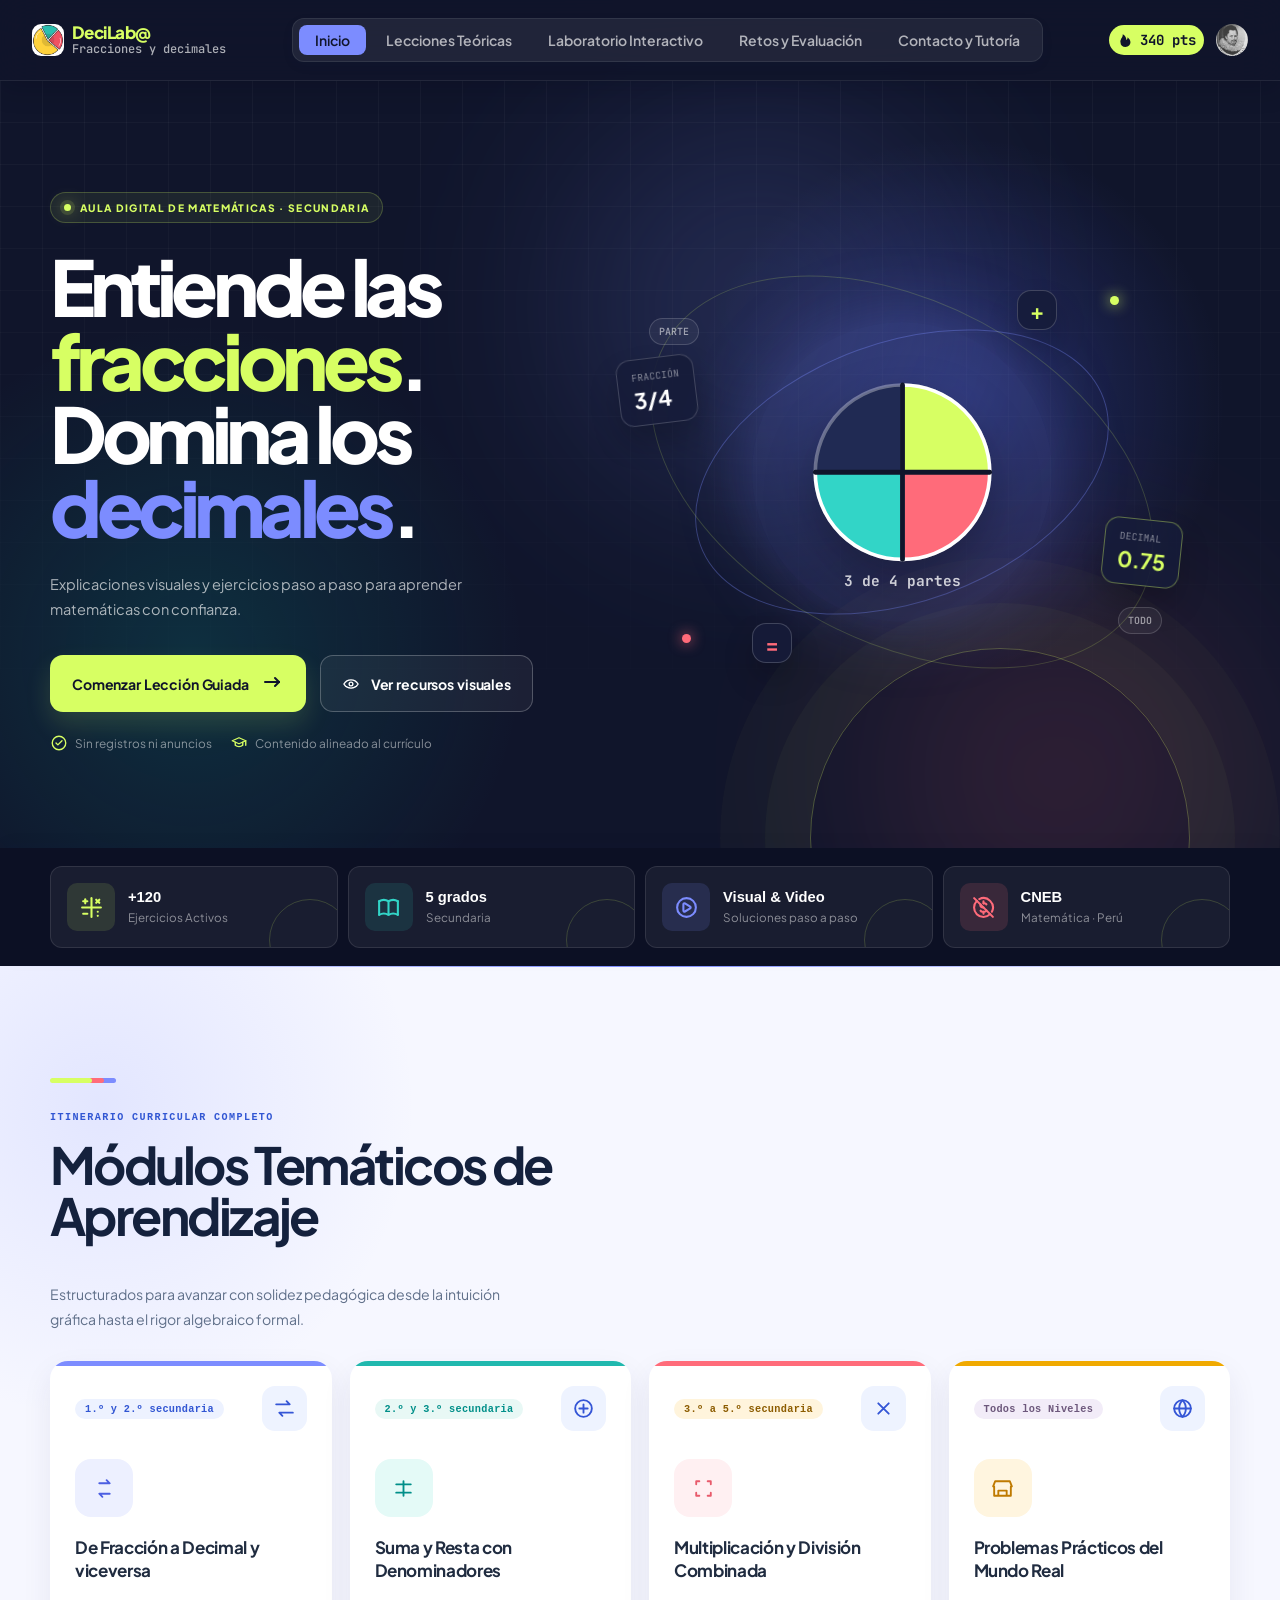
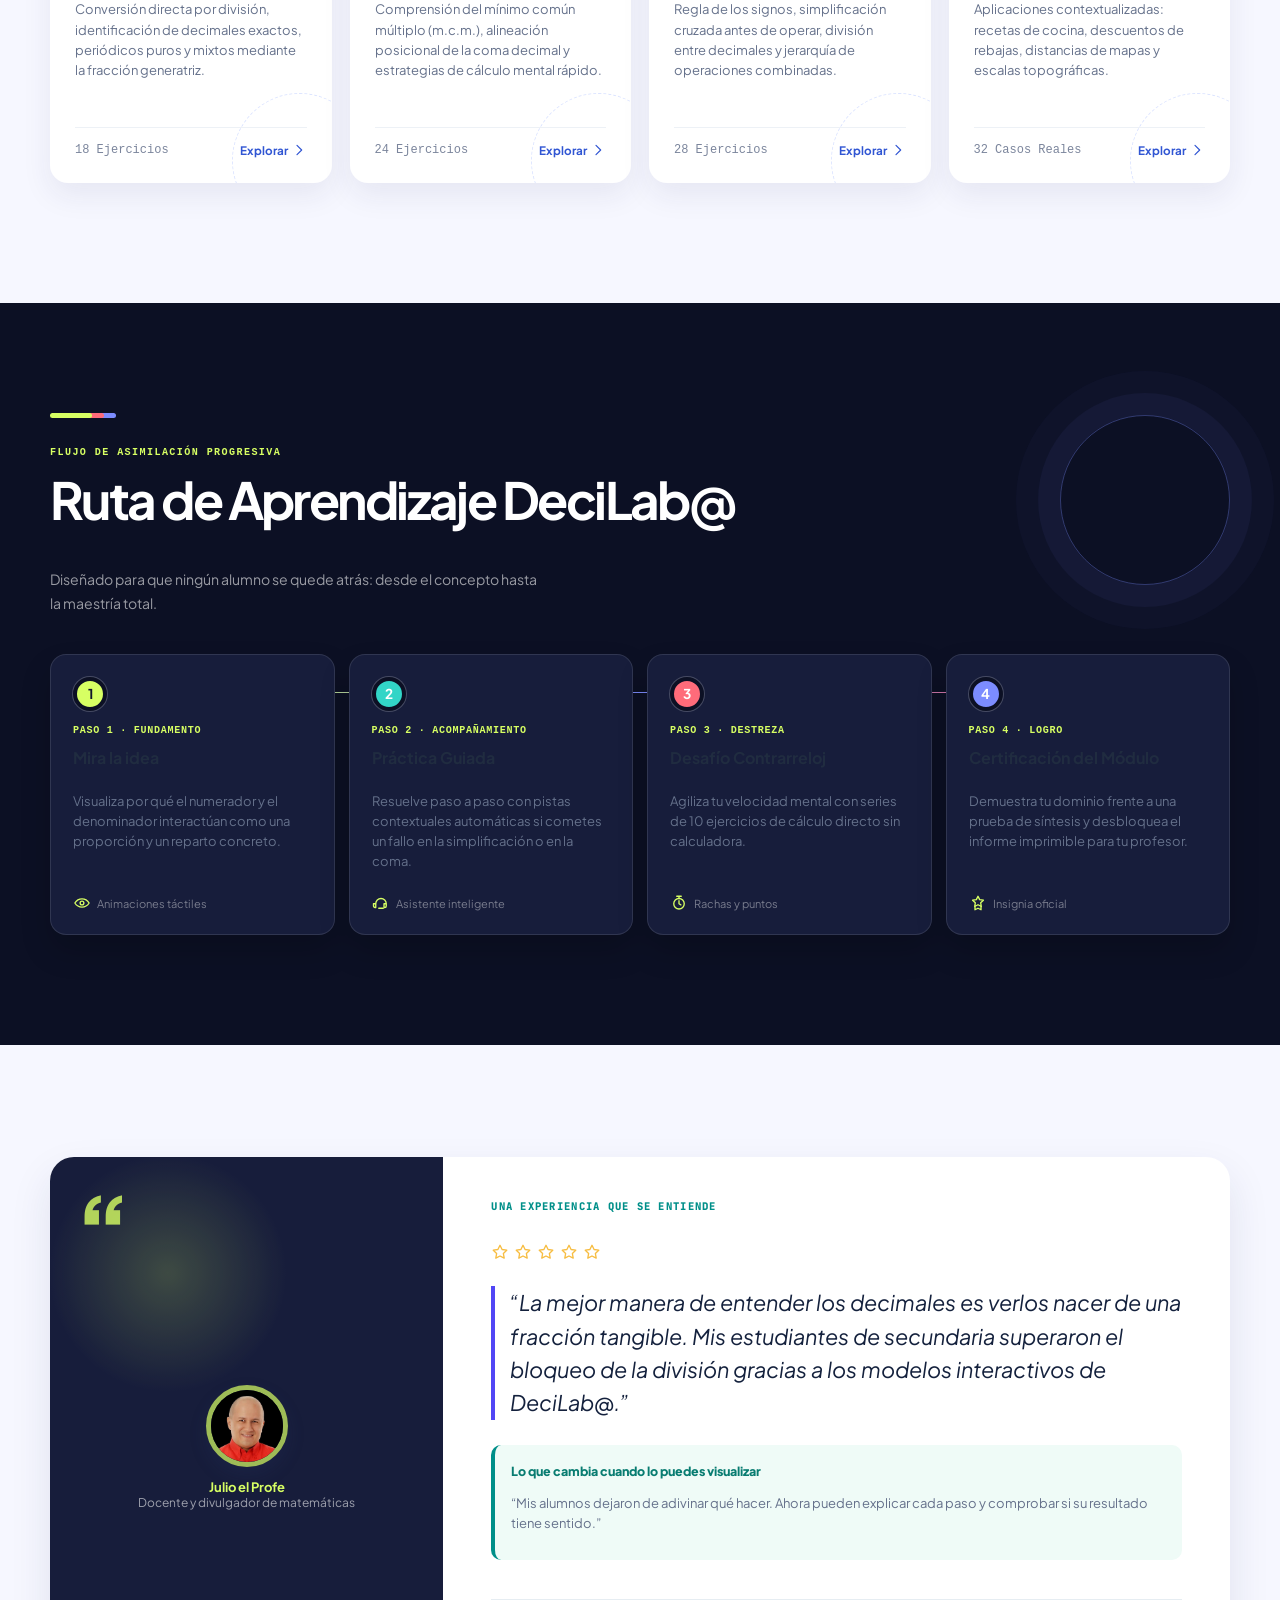
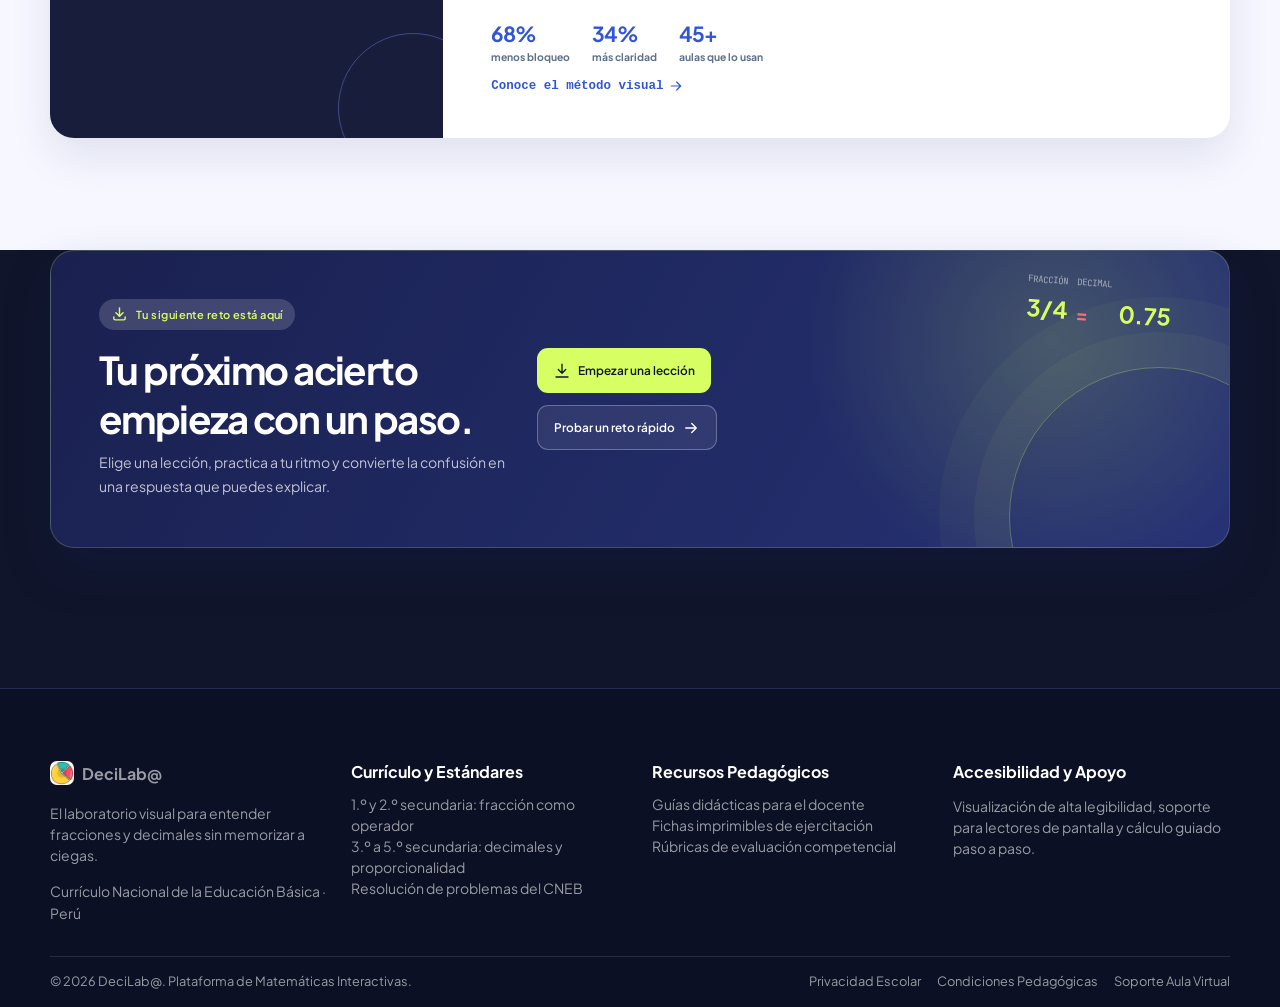
==== commit 94237491: "index" ====
--- a/index.html
+++ b/index.html
@@ -5,11 +5,11 @@
     <meta content="width=device-width, initial-scale=1.0" name="viewport" />
     <meta content="web_standard" name="shell-type" />
     <meta
-      content="FracDeciMath: aprende fracciones y decimales con lecciones visuales, práctica guiada y un laboratorio interactivo."
+      content="DeciLab@: aprende fracciones y decimales con lecciones visuales, práctica guiada y un laboratorio interactivo."
       name="description"
     />
     <meta content="#10152b" name="theme-color" />
-    <title>FracDeciMath - Lab Virtual</title>
+    <title>DeciLab@ - Lab Virtual</title>
     <link rel="stylesheet" href="css/inicio.css" />
     <link rel="stylesheet" href="css/header.css" />
     <link rel="stylesheet" href="css/layouts.css" />
@@ -36,8 +36,8 @@
             </span>
             <h1>
               Entiende las
-              <span class="highlight-primary">fracciones</span>.
-              Domina los <span class="highlight-secondary">decimales</span>.
+              <span class="highlight-primary">fracciones</span>. Domina los
+              <span class="highlight-secondary">decimales</span>.
             </h1>
 
             <p class="hero-description">
@@ -46,10 +46,7 @@
             </p>
 
             <div class="hero-actions">
-              <a
-                class="button button-primary"
-                href="#modulos"
-              >
+              <a class="button button-primary" href="#modulos">
                 <span>Comenzar Lección Guiada</span>
                 <span class="">
                   <svg
@@ -71,18 +68,17 @@
                   </svg>
                 </span>
               </a>
-              <a
-                class="button button-outline"
-                href="#modulos"
-              >
+              <a class="button button-outline" href="#modulos">
                 <svg class="button-icon" viewBox="0 0 24 24" aria-hidden="true">
-                  <path d="M2.5 12s3.4-5.5 9.5-5.5 9.5 5.5 9.5 5.5-3.4 5.5-9.5 5.5S2.5 12 2.5 12Z" />
+                  <path
+                    d="M2.5 12s3.4-5.5 9.5-5.5 9.5 5.5 9.5 5.5-3.4 5.5-9.5 5.5S2.5 12 2.5 12Z"
+                  />
                   <circle cx="12" cy="12" r="2.5" />
                 </svg>
                 <span>Ver recursos visuales</span>
               </a>
             </div>
-            <div class="trust-items" aria-label="Ventajas de FracDeciMath">
+            <div class="trust-items" aria-label="Ventajas de DeciLab@">
               <div>
                 <svg class="trust-icon" viewBox="0 0 24 24" aria-hidden="true">
                   <circle cx="12" cy="12" r="9" />
@@ -100,7 +96,10 @@
             </div>
           </div>
 
-          <div class="visual-showcase" aria-label="Recursos visuales para aprender matemáticas">
+          <div
+            class="visual-showcase"
+            aria-label="Recursos visuales para aprender matemáticas"
+          >
             <div class="visual-orbit" aria-hidden="true">
               <span class="orbit-ring orbit-ring-one"></span>
               <span class="orbit-ring orbit-ring-two"></span>
@@ -108,11 +107,25 @@
               <span class="orbit-dot orbit-dot-two"></span>
               <span class="orbit-label orbit-label-top">parte</span>
               <span class="orbit-label orbit-label-bottom">todo</span>
-              <svg class="math-illustration fraction-illustration" viewBox="0 0 260 210" role="img" aria-label="Tres cuartos representados visualmente">
+              <svg
+                class="math-illustration fraction-illustration"
+                viewBox="0 0 260 210"
+                role="img"
+                aria-label="Tres cuartos representados visualmente"
+              >
                 <circle class="fraction-base" cx="130" cy="105" r="72" />
-                <path class="fraction-piece fraction-piece-one" d="M130 105 L130 33 A72 72 0 0 1 202 105 Z" />
-                <path class="fraction-piece fraction-piece-two" d="M130 105 L202 105 A72 72 0 0 1 130 177 Z" />
-                <path class="fraction-piece fraction-piece-three" d="M130 105 L130 177 A72 72 0 0 1 58 105 Z" />
+                <path
+                  class="fraction-piece fraction-piece-one"
+                  d="M130 105 L130 33 A72 72 0 0 1 202 105 Z"
+                />
+                <path
+                  class="fraction-piece fraction-piece-two"
+                  d="M130 105 L202 105 A72 72 0 0 1 130 177 Z"
+                />
+                <path
+                  class="fraction-piece fraction-piece-three"
+                  d="M130 105 L130 177 A72 72 0 0 1 58 105 Z"
+                />
                 <path class="fraction-divider" d="M130 33 V177 M58 105 H202" />
                 <text x="130" y="199" text-anchor="middle">3 de 4 partes</text>
               </svg>
@@ -272,10 +285,22 @@
                   <span class="nivel-modulo nivel-modulo-primario"
                     >1.º y 2.º secundaria</span
                   >
-                  <svg class="icono-modulo" viewBox="0 0 24 24" aria-hidden="true"><path d="M4 8h13l-3-3M20 16H7l3 3" /></svg>
+                  <svg
+                    class="icono-modulo"
+                    viewBox="0 0 24 24"
+                    aria-hidden="true"
+                  >
+                    <path d="M4 8h13l-3-3M20 16H7l3 3" />
+                  </svg>
                 </div>
                 <div class="caja-icono-modulo">
-                  <svg class="module-symbol" viewBox="0 0 24 24" aria-hidden="true"><path d="M7 7h10l-3-3M17 17H7l3 3" /></svg>
+                  <svg
+                    class="module-symbol"
+                    viewBox="0 0 24 24"
+                    aria-hidden="true"
+                  >
+                    <path d="M7 7h10l-3-3M17 17H7l3 3" />
+                  </svg>
                 </div>
                 <h3 class="titulo-modulo">De Fracción a Decimal y viceversa</h3>
                 <p class="texto-modulo">
@@ -288,8 +313,13 @@
                 <span class="contador-modulo">18 Ejercicios</span>
                 <a href="lecciones-teoricas.html" class="enlace-modulo"
                   >Explorar
-                  <svg class="inline-icon" viewBox="0 0 24 24" aria-hidden="true"><path d="m9 5 7 7-7 7" /></svg></a
-                >
+                  <svg
+                    class="inline-icon"
+                    viewBox="0 0 24 24"
+                    aria-hidden="true"
+                  >
+                    <path d="m9 5 7 7-7 7" /></svg
+                ></a>
               </div>
             </div>
 
@@ -299,10 +329,23 @@
                   <span class="nivel-modulo nivel-modulo-secundario"
                     >2.º y 3.º secundaria</span
                   >
-                  <svg class="icono-modulo" viewBox="0 0 24 24" aria-hidden="true"><circle cx="12" cy="12" r="8" /><path d="M12 8v8M8 12h8" /></svg>
+                  <svg
+                    class="icono-modulo"
+                    viewBox="0 0 24 24"
+                    aria-hidden="true"
+                  >
+                    <circle cx="12" cy="12" r="8" />
+                    <path d="M12 8v8M8 12h8" />
+                  </svg>
                 </div>
                 <div class="caja-icono-modulo">
-                  <svg class="module-symbol" viewBox="0 0 24 24" aria-hidden="true"><path d="M5 8h14M5 16h14M12 5v14" /></svg>
+                  <svg
+                    class="module-symbol"
+                    viewBox="0 0 24 24"
+                    aria-hidden="true"
+                  >
+                    <path d="M5 8h14M5 16h14M12 5v14" />
+                  </svg>
                 </div>
                 <h3 class="titulo-modulo">Suma y Resta con Denominadores</h3>
                 <p class="texto-modulo">
@@ -317,8 +360,13 @@
                   href="laboratorio-interactivo.html"
                   class="enlace-modulo enlace-modulo-secundario"
                   >Explorar
-                  <svg class="inline-icon" viewBox="0 0 24 24" aria-hidden="true"><path d="m9 5 7 7-7 7" /></svg></a
-                >
+                  <svg
+                    class="inline-icon"
+                    viewBox="0 0 24 24"
+                    aria-hidden="true"
+                  >
+                    <path d="m9 5 7 7-7 7" /></svg
+                ></a>
               </div>
             </div>
 
@@ -328,10 +376,22 @@
                   <span class="nivel-modulo nivel-modulo-terciario"
                     >3.º a 5.º secundaria</span
                   >
-                  <svg class="icono-modulo" viewBox="0 0 24 24" aria-hidden="true"><path d="m7 7 10 10M17 7 7 17" /></svg>
+                  <svg
+                    class="icono-modulo"
+                    viewBox="0 0 24 24"
+                    aria-hidden="true"
+                  >
+                    <path d="m7 7 10 10M17 7 7 17" />
+                  </svg>
                 </div>
                 <div class="caja-icono-modulo">
-                  <svg class="module-symbol" viewBox="0 0 24 24" aria-hidden="true"><path d="M8 5H5v3M16 5h3v3M8 19H5v-3M19 16v3h-3" /></svg>
+                  <svg
+                    class="module-symbol"
+                    viewBox="0 0 24 24"
+                    aria-hidden="true"
+                  >
+                    <path d="M8 5H5v3M16 5h3v3M8 19H5v-3M19 16v3h-3" />
+                  </svg>
                 </div>
                 <h3 class="titulo-modulo">
                   Multiplicación y División Combinada
@@ -348,8 +408,13 @@
                   href="evaluacion.html"
                   class="enlace-modulo enlace-modulo-terciario"
                   >Explorar
-                  <svg class="inline-icon" viewBox="0 0 24 24" aria-hidden="true"><path d="m9 5 7 7-7 7" /></svg></a
-                >
+                  <svg
+                    class="inline-icon"
+                    viewBox="0 0 24 24"
+                    aria-hidden="true"
+                  >
+                    <path d="m9 5 7 7-7 7" /></svg
+                ></a>
               </div>
             </div>
 
@@ -359,10 +424,25 @@
                   <span class="nivel-modulo nivel-modulo-neutral"
                     >Todos los Niveles</span
                   >
-                  <svg class="icono-modulo" viewBox="0 0 24 24" aria-hidden="true"><circle cx="12" cy="12" r="8" /><path d="M4 12h16M12 4c2.2 2.2 3.2 5 3.2 8s-1 5.8-3.2 8c-2.2-2.2-3.2-5-3.2-8s1-5.8 3.2-8Z" /></svg>
+                  <svg
+                    class="icono-modulo"
+                    viewBox="0 0 24 24"
+                    aria-hidden="true"
+                  >
+                    <circle cx="12" cy="12" r="8" />
+                    <path
+                      d="M4 12h16M12 4c2.2 2.2 3.2 5 3.2 8s-1 5.8-3.2 8c-2.2-2.2-3.2-5-3.2-8s1-5.8 3.2-8Z"
+                    />
+                  </svg>
                 </div>
                 <div class="caja-icono-modulo">
-                  <svg class="module-symbol" viewBox="0 0 24 24" aria-hidden="true"><path d="M4 10v9h16v-9M3 10l2-5h14l2 5M8 19v-5h8v5" /></svg>
+                  <svg
+                    class="module-symbol"
+                    viewBox="0 0 24 24"
+                    aria-hidden="true"
+                  >
+                    <path d="M4 10v9h16v-9M3 10l2-5h14l2 5M8 19v-5h8v5" />
+                  </svg>
                 </div>
                 <h3 class="titulo-modulo">
                   Problemas Prácticos del Mundo Real
@@ -376,8 +456,13 @@
                 <span class="contador-modulo">32 Casos Reales</span>
                 <a href="contacto-tutoria.html" class="enlace-modulo"
                   >Explorar
-                  <svg class="inline-icon" viewBox="0 0 24 24" aria-hidden="true"><path d="m9 5 7 7-7 7" /></svg></a
-                >
+                  <svg
+                    class="inline-icon"
+                    viewBox="0 0 24 24"
+                    aria-hidden="true"
+                  >
+                    <path d="m9 5 7 7-7 7" /></svg
+                ></a>
               </div>
             </div>
           </div>
@@ -390,7 +475,7 @@
             <span class="etiqueta-seccion etiqueta-seccion-secundaria"
               >Flujo de Asimilación Progresiva</span
             >
-            <h2 class="titulo-seccion">Ruta de Aprendizaje FracDeciMath</h2>
+            <h2 class="titulo-seccion">Ruta de Aprendizaje DeciLab@</h2>
             <p class="descripcion-seccion">
               Diseñado para que ningún alumno se quede atrás: desde el concepto
               hasta la maestría total.
@@ -408,7 +493,12 @@
                 una proporción y un reparto concreto.
               </p>
               <div class="pie-paso">
-                <svg class="route-icon" viewBox="0 0 24 24" aria-hidden="true"><path d="M2.5 12s3.4-5.5 9.5-5.5 9.5 5.5 9.5 5.5-3.4 5.5-9.5 5.5S2.5 12 2.5 12Z" /><circle cx="12" cy="12" r="2.5" /></svg>
+                <svg class="route-icon" viewBox="0 0 24 24" aria-hidden="true">
+                  <path
+                    d="M2.5 12s3.4-5.5 9.5-5.5 9.5 5.5 9.5 5.5-3.4 5.5-9.5 5.5S2.5 12 2.5 12Z"
+                  />
+                  <circle cx="12" cy="12" r="2.5" />
+                </svg>
                 <span>Animaciones táctiles</span>
               </div>
             </div>
@@ -423,7 +513,12 @@
                 cometes un fallo en la simplificación o en la coma.
               </p>
               <div class="pie-paso">
-                <svg class="route-icon" viewBox="0 0 24 24" aria-hidden="true"><path d="M5 13a7 7 0 0 1 14 0v3a2 2 0 0 1-2 2h-1v-5h3M5 13v5H4a2 2 0 0 1-2-2v-3h3Z" /><path d="M9 19h6" /></svg>
+                <svg class="route-icon" viewBox="0 0 24 24" aria-hidden="true">
+                  <path
+                    d="M5 13a7 7 0 0 1 14 0v3a2 2 0 0 1-2 2h-1v-5h3M5 13v5H4a2 2 0 0 1-2-2v-3h3Z"
+                  />
+                  <path d="M9 19h6" />
+                </svg>
                 <span>Asistente inteligente</span>
               </div>
             </div>
@@ -438,7 +533,10 @@
                 cálculo directo sin calculadora.
               </p>
               <div class="pie-paso">
-                <svg class="route-icon" viewBox="0 0 24 24" aria-hidden="true"><circle cx="12" cy="13" r="7" /><path d="M12 9v4l2.5 1.5M9 3h6M12 3v3" /></svg>
+                <svg class="route-icon" viewBox="0 0 24 24" aria-hidden="true">
+                  <circle cx="12" cy="13" r="7" />
+                  <path d="M12 9v4l2.5 1.5M9 3h6M12 3v3" />
+                </svg>
                 <span>Rachas y puntos</span>
               </div>
             </div>
@@ -453,7 +551,12 @@
                 desbloquea el informe imprimible para tu profesor.
               </p>
               <div class="pie-paso">
-                <svg class="route-icon" viewBox="0 0 24 24" aria-hidden="true"><path d="m12 3 2.2 4.5 5 .7-3.6 3.5.8 5-4.4-2.4-4.4 2.4.8-5-3.6-3.5 5-.7L12 3Z" /><path d="M8 17v4l4-2 4 2v-4" /></svg>
+                <svg class="route-icon" viewBox="0 0 24 24" aria-hidden="true">
+                  <path
+                    d="m12 3 2.2 4.5 5 .7-3.6 3.5.8 5-4.4-2.4-4.4 2.4.8-5-3.6-3.5 5-.7L12 3Z"
+                  />
+                  <path d="M8 17v4l4-2 4 2v-4" />
+                </svg>
                 <span>Insignia oficial</span>
               </div>
             </div>
@@ -473,23 +576,47 @@
               />
               <div class="autor-testimonio">
                 <span class="nombre-autor">Julio el Profe</span>
-                <span class="rol-autor">Docente y divulgador de matemáticas</span>
+                <span class="rol-autor"
+                  >Docente y divulgador de matemáticas</span
+                >
               </div>
             </div>
             <div class="testimonio-derecha">
-              <span class="testimonio-kicker">Una experiencia que se entiende</span>
+              <span class="testimonio-kicker"
+                >Una experiencia que se entiende</span
+              >
               <div class="estrellas-testimonio">
-                <svg class="star-icon" viewBox="0 0 24 24" aria-hidden="true"><path d="m12 3 2.8 5.7 6.2.9-4.5 4.4 1.1 6.2-5.6-2.9-5.6 2.9 1.1-6.2L3 9.6l6.2-.9L12 3Z" /></svg>
-                <svg class="star-icon" viewBox="0 0 24 24" aria-hidden="true"><path d="m12 3 2.8 5.7 6.2.9-4.5 4.4 1.1 6.2-5.6-2.9-5.6 2.9 1.1-6.2L3 9.6l6.2-.9L12 3Z" /></svg>
-                <svg class="star-icon" viewBox="0 0 24 24" aria-hidden="true"><path d="m12 3 2.8 5.7 6.2.9-4.5 4.4 1.1 6.2-5.6-2.9-5.6 2.9 1.1-6.2L3 9.6l6.2-.9L12 3Z" /></svg>
-                <svg class="star-icon" viewBox="0 0 24 24" aria-hidden="true"><path d="m12 3 2.8 5.7 6.2.9-4.5 4.4 1.1 6.2-5.6-2.9-5.6 2.9 1.1-6.2L3 9.6l6.2-.9L12 3Z" /></svg>
-                <svg class="star-icon" viewBox="0 0 24 24" aria-hidden="true"><path d="m12 3 2.8 5.7 6.2.9-4.5 4.4 1.1 6.2-5.6-2.9-5.6 2.9 1.1-6.2L3 9.6l6.2-.9L12 3Z" /></svg>
+                <svg class="star-icon" viewBox="0 0 24 24" aria-hidden="true">
+                  <path
+                    d="m12 3 2.8 5.7 6.2.9-4.5 4.4 1.1 6.2-5.6-2.9-5.6 2.9 1.1-6.2L3 9.6l6.2-.9L12 3Z"
+                  />
+                </svg>
+                <svg class="star-icon" viewBox="0 0 24 24" aria-hidden="true">
+                  <path
+                    d="m12 3 2.8 5.7 6.2.9-4.5 4.4 1.1 6.2-5.6-2.9-5.6 2.9 1.1-6.2L3 9.6l6.2-.9L12 3Z"
+                  />
+                </svg>
+                <svg class="star-icon" viewBox="0 0 24 24" aria-hidden="true">
+                  <path
+                    d="m12 3 2.8 5.7 6.2.9-4.5 4.4 1.1 6.2-5.6-2.9-5.6 2.9 1.1-6.2L3 9.6l6.2-.9L12 3Z"
+                  />
+                </svg>
+                <svg class="star-icon" viewBox="0 0 24 24" aria-hidden="true">
+                  <path
+                    d="m12 3 2.8 5.7 6.2.9-4.5 4.4 1.1 6.2-5.6-2.9-5.6 2.9 1.1-6.2L3 9.6l6.2-.9L12 3Z"
+                  />
+                </svg>
+                <svg class="star-icon" viewBox="0 0 24 24" aria-hidden="true">
+                  <path
+                    d="m12 3 2.8 5.7 6.2.9-4.5 4.4 1.1 6.2-5.6-2.9-5.6 2.9 1.1-6.2L3 9.6l6.2-.9L12 3Z"
+                  />
+                </svg>
               </div>
               <blockquote class="cita-testimonio">
                 “La mejor manera de entender los decimales es verlos nacer de
-                una fracción tangible. Mis estudiantes de secundaria superaron el
-                bloqueo de la división gracias a los modelos interactivos de
-                FracDeciMath.”
+                una fracción tangible. Mis estudiantes de secundaria superaron
+                el bloqueo de la división gracias a los modelos interactivos de
+                DeciLab@.”
               </blockquote>
               <div class="destacado-testimonio">
                 <span class="titulo-destacado"
@@ -500,7 +627,10 @@
                   explicar cada paso y comprobar si su resultado tiene sentido.”
                 </p>
               </div>
-              <div class="testimonio-resultados" aria-label="Resultados destacados">
+              <div
+                class="testimonio-resultados"
+                aria-label="Resultados destacados"
+              >
                 <div><strong>68%</strong><span>menos bloqueo</span></div>
                 <div><strong>34%</strong><span>más claridad</span></div>
                 <div><strong>45+</strong><span>aulas que lo usan</span></div>
@@ -508,7 +638,13 @@
               <div class="enlace-testimonio">
                 <a href="#">
                   <span>Conoce el método visual</span>
-                  <svg class="inline-icon" viewBox="0 0 24 24" aria-hidden="true"><path d="M5 12h13M13 6l6 6-6 6" /></svg>
+                  <svg
+                    class="inline-icon"
+                    viewBox="0 0 24 24"
+                    aria-hidden="true"
+                  >
+                    <path d="M5 12h13M13 6l6 6-6 6" />
+                  </svg>
                 </a>
               </div>
             </div>
@@ -550,18 +686,22 @@
             </div>
             <h2>Tu próximo acierto empieza con un paso.</h2>
             <p class="">
-              Elige una lección, practica a tu ritmo y convierte la confusión
-              en una respuesta que puedes explicar.
+              Elige una lección, practica a tu ritmo y convierte la confusión en
+              una respuesta que puedes explicar.
             </p>
           </div>
           <div class="llamada-derecha">
             <button type="button" class="boton boton-blanco">
-              <svg class="button-icon" viewBox="0 0 24 24" aria-hidden="true"><path d="M12 3v12M7 10l5 5 5-5M4 20h16" /></svg>
+              <svg class="button-icon" viewBox="0 0 24 24" aria-hidden="true">
+                <path d="M12 3v12M7 10l5 5 5-5M4 20h16" />
+              </svg>
               <span>Empezar una lección</span>
             </button>
             <a href="contacto-tutoria.html" class="boton boton-acento">
               <span>Probar un reto rápido</span>
-              <svg class="button-icon" viewBox="0 0 24 24" aria-hidden="true"><path d="M5 12h13M13 6l6 6-6 6" /></svg>
+              <svg class="button-icon" viewBox="0 0 24 24" aria-hidden="true">
+                <path d="M5 12h13M13 6l6 6-6 6" />
+              </svg>
             </a>
           </div>
         </div>
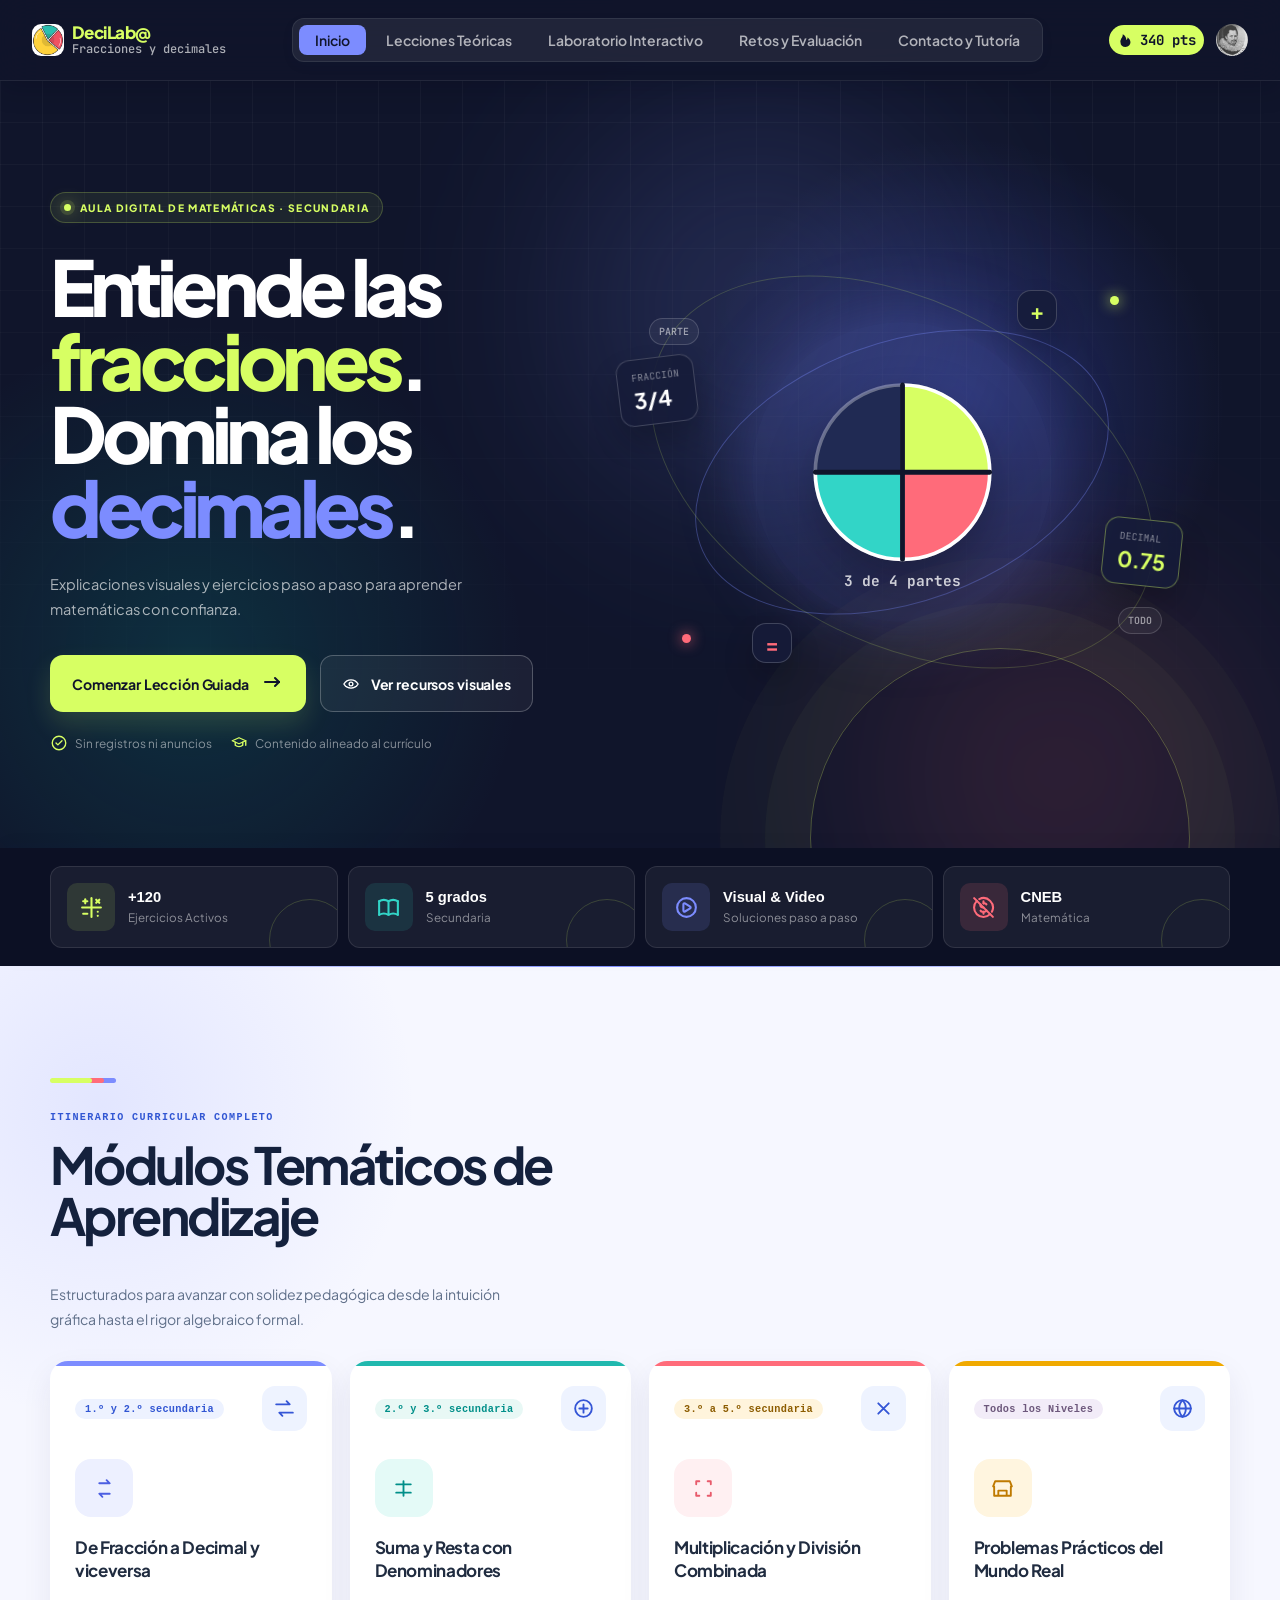
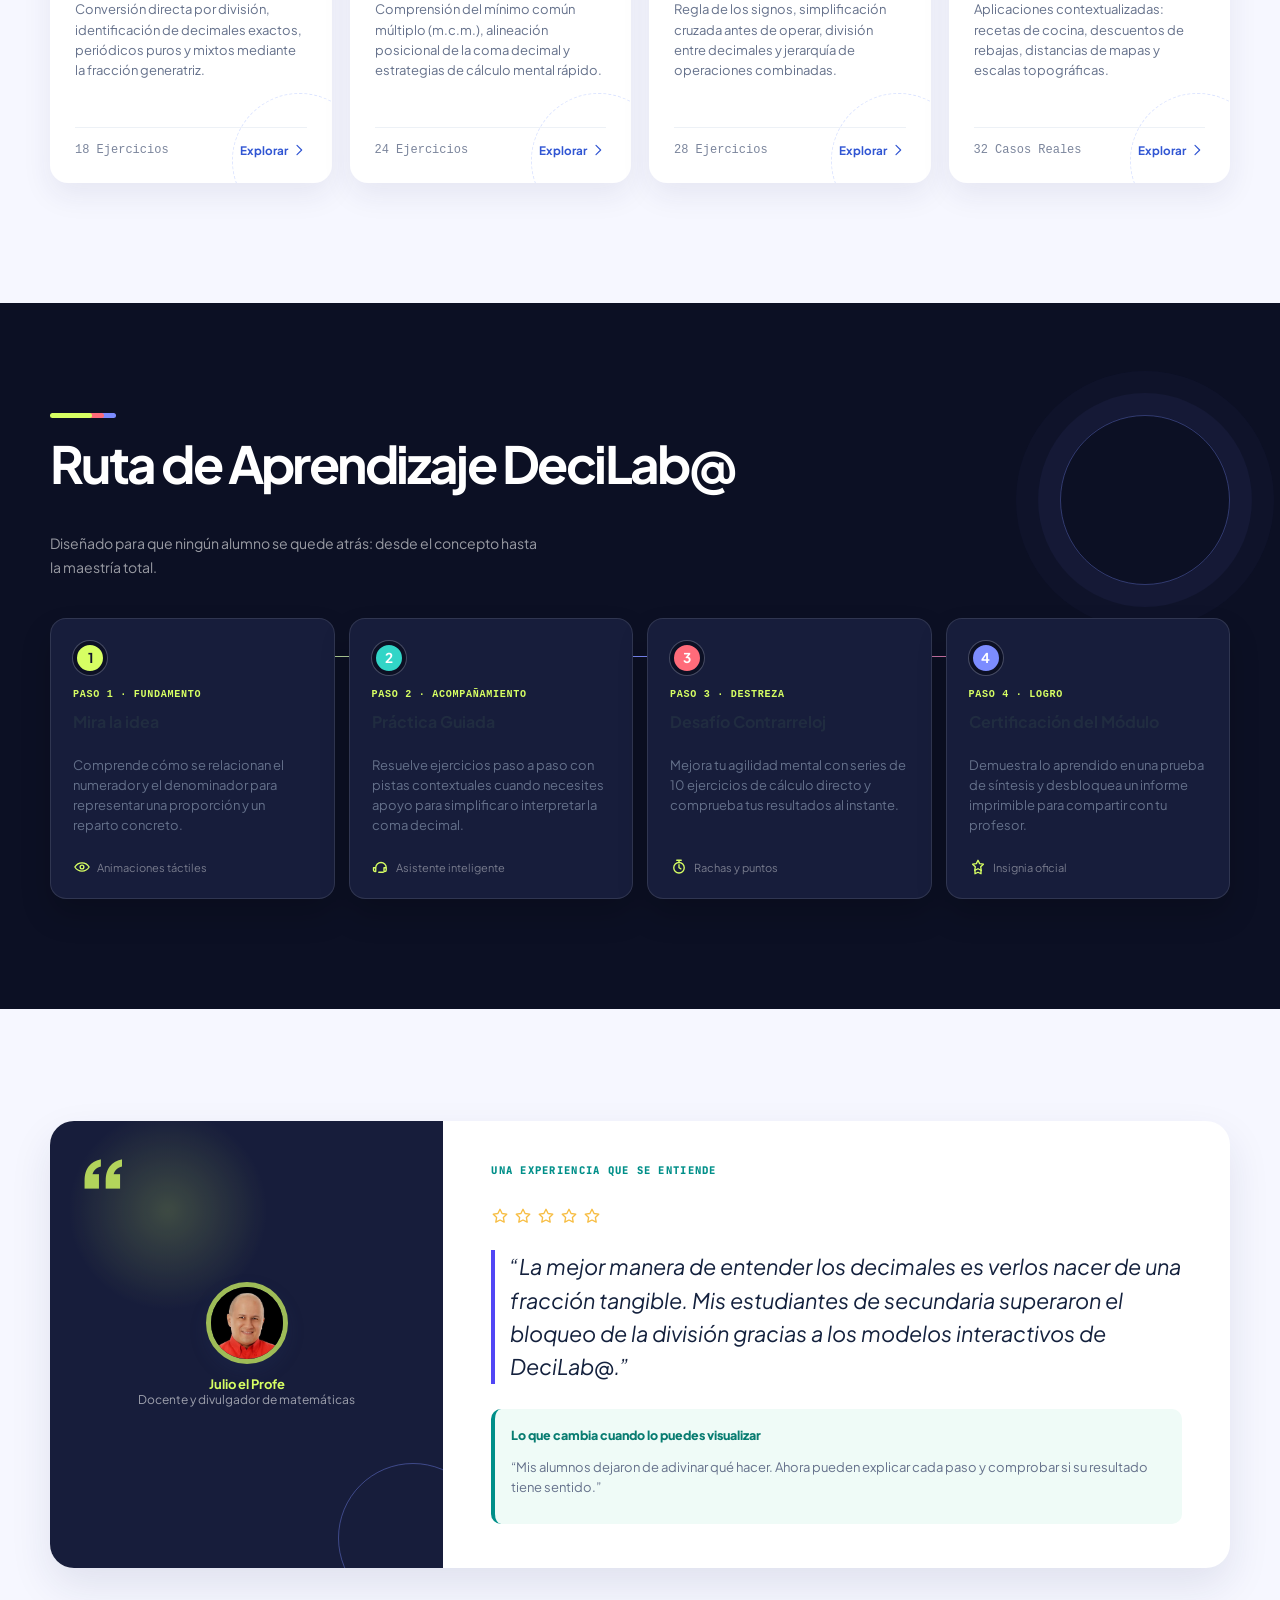
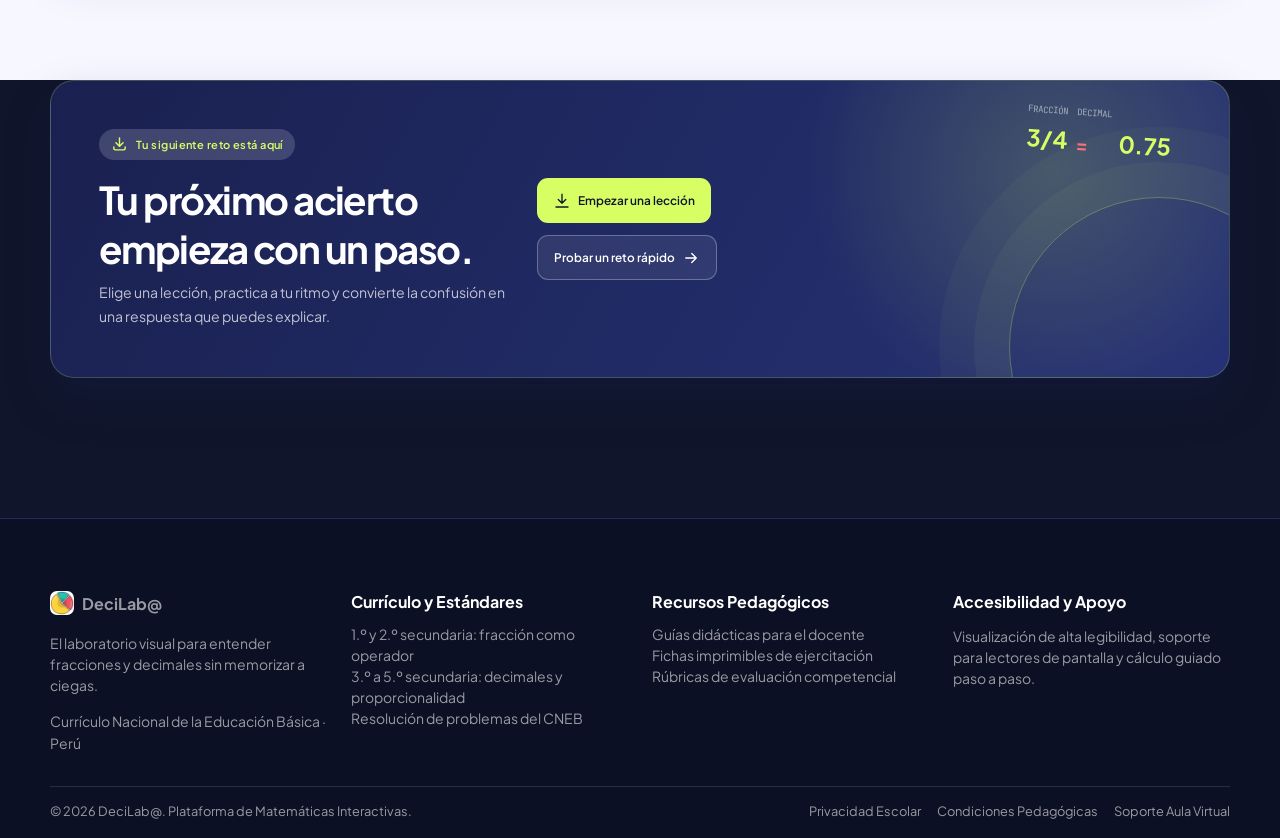
==== commit 0a121dd6: "mejoras" ====
--- a/index.html
+++ b/index.html
@@ -258,7 +258,7 @@
                 </svg>
               </span>
             </div>
-            <div><strong>CNEB</strong><span>Matemática · Perú</span></div>
+            <div><strong>CNEB</strong><span>Matemática</span></div>
           </article>
         </div>
       </section>
@@ -472,9 +472,6 @@
       <section class="ruta-aprendizaje">
         <div class="contenedor-ruta">
           <div class="cabecera-ruta">
-            <span class="etiqueta-seccion etiqueta-seccion-secundaria"
-              >Flujo de Asimilación Progresiva</span
-            >
             <h2 class="titulo-seccion">Ruta de Aprendizaje DeciLab@</h2>
             <p class="descripcion-seccion">
               Diseñado para que ningún alumno se quede atrás: desde el concepto
@@ -489,8 +486,8 @@
               >
               <h3 class="titulo-paso">Mira la idea</h3>
               <p class="texto-paso">
-                Visualiza por qué el numerador y el denominador interactúan como
-                una proporción y un reparto concreto.
+                Comprende cómo se relacionan el numerador y el denominador para
+                representar una proporción y un reparto concreto.
               </p>
               <div class="pie-paso">
                 <svg class="route-icon" viewBox="0 0 24 24" aria-hidden="true">
@@ -509,8 +506,8 @@
               >
               <h3 class="titulo-paso">Práctica Guiada</h3>
               <p class="texto-paso">
-                Resuelve paso a paso con pistas contextuales automáticas si
-                cometes un fallo en la simplificación o en la coma.
+                Resuelve ejercicios paso a paso con pistas contextuales cuando
+                necesites apoyo para simplificar o interpretar la coma decimal.
               </p>
               <div class="pie-paso">
                 <svg class="route-icon" viewBox="0 0 24 24" aria-hidden="true">
@@ -529,8 +526,8 @@
               >
               <h3 class="titulo-paso">Desafío Contrarreloj</h3>
               <p class="texto-paso">
-                Agiliza tu velocidad mental con series de 10 ejercicios de
-                cálculo directo sin calculadora.
+                Mejora tu agilidad mental con series de 10 ejercicios de
+                cálculo directo y comprueba tus resultados al instante.
               </p>
               <div class="pie-paso">
                 <svg class="route-icon" viewBox="0 0 24 24" aria-hidden="true">
@@ -547,8 +544,8 @@
               >
               <h3 class="titulo-paso">Certificación del Módulo</h3>
               <p class="texto-paso">
-                Demuestra tu dominio frente a una prueba de síntesis y
-                desbloquea el informe imprimible para tu profesor.
+                Demuestra lo aprendido en una prueba de síntesis y desbloquea
+                un informe imprimible para compartir con tu profesor.
               </p>
               <div class="pie-paso">
                 <svg class="route-icon" viewBox="0 0 24 24" aria-hidden="true">
@@ -626,26 +623,6 @@
                   “Mis alumnos dejaron de adivinar qué hacer. Ahora pueden
                   explicar cada paso y comprobar si su resultado tiene sentido.”
                 </p>
-              </div>
-              <div
-                class="testimonio-resultados"
-                aria-label="Resultados destacados"
-              >
-                <div><strong>68%</strong><span>menos bloqueo</span></div>
-                <div><strong>34%</strong><span>más claridad</span></div>
-                <div><strong>45+</strong><span>aulas que lo usan</span></div>
-              </div>
-              <div class="enlace-testimonio">
-                <a href="#">
-                  <span>Conoce el método visual</span>
-                  <svg
-                    class="inline-icon"
-                    viewBox="0 0 24 24"
-                    aria-hidden="true"
-                  >
-                    <path d="M5 12h13M13 6l6 6-6 6" />
-                  </svg>
-                </a>
               </div>
             </div>
           </div>
--- a/css/inicio.css
+++ b/css/inicio.css
@@ -33,8 +33,6 @@
   box-sizing: border-box;
 }
 
-html { scroll-behavior: smooth; }
-
 body {
   margin: 0;
   color: var(--text);
@@ -59,12 +57,6 @@
   border: none;
   background: none;
 }
-html {
-  scroll-behavior: smooth;
-}
-
-
-
 /* ============================================================
    ENCABEZADO (reutiliza estilos de style.css si se cargan ambos)
    ============================================================ */
@@ -227,37 +219,6 @@
   color: #77778e;
   font-family: monospace;
   font-size: 11px;
-}
-
-/* ===== RUTA DE NAVEGACIÓN ===== */
-.ruta {
-  min-height: 55px;
-  padding: 14px 28px;
-  display: flex;
-  align-items: center;
-  flex-wrap: wrap;
-  gap: 12px;
-  background: #f9f9ff;
-  border-bottom: 1px solid #eeeefa;
-}
-.ruta a {
-  color: #5d5d72;
-  font-size: 14px;
-}
-.ruta a:hover {
-  color: var(--violeta);
-}
-.ruta > span:not(.etiqueta) {
-  color: #9293a9;
-  font-size: 20px;
-}
-.etiqueta {
-  padding: 5px 12px;
-  border-radius: 20px;
-  background: #e2e7ff;
-  color: var(--violeta);
-  font-family: monospace;
-  font-size: 12px;
 }
 
 /* ============================================================
--- a/css/base.css
+++ b/css/base.css
@@ -65,3 +65,33 @@
   color: var(--fd-night);
   background: var(--fd-lime);
 }
+
+/* ===== RUTA DE NAVEGACIÓN ===== */
+.ruta {
+  min-height: 55px;
+  padding: 14px 28px;
+  display: flex;
+  align-items: center;
+  flex-wrap: wrap;
+  gap: 12px;
+  border-bottom: 1px solid #eeeefa;
+}
+.ruta a {
+  color: #5d5d72;
+  font-size: 14px;
+}
+.ruta a:hover {
+  color: var(--violeta);
+}
+.ruta > span:not(.etiqueta) {
+  color: #9293a9;
+  font-size: 20px;
+}
+.etiqueta {
+  padding: 5px 12px;
+  border-radius: 20px;
+  background: #e2e7ff;
+  color: var(--violeta);
+  font-family: monospace;
+  font-size: 12px;
+}
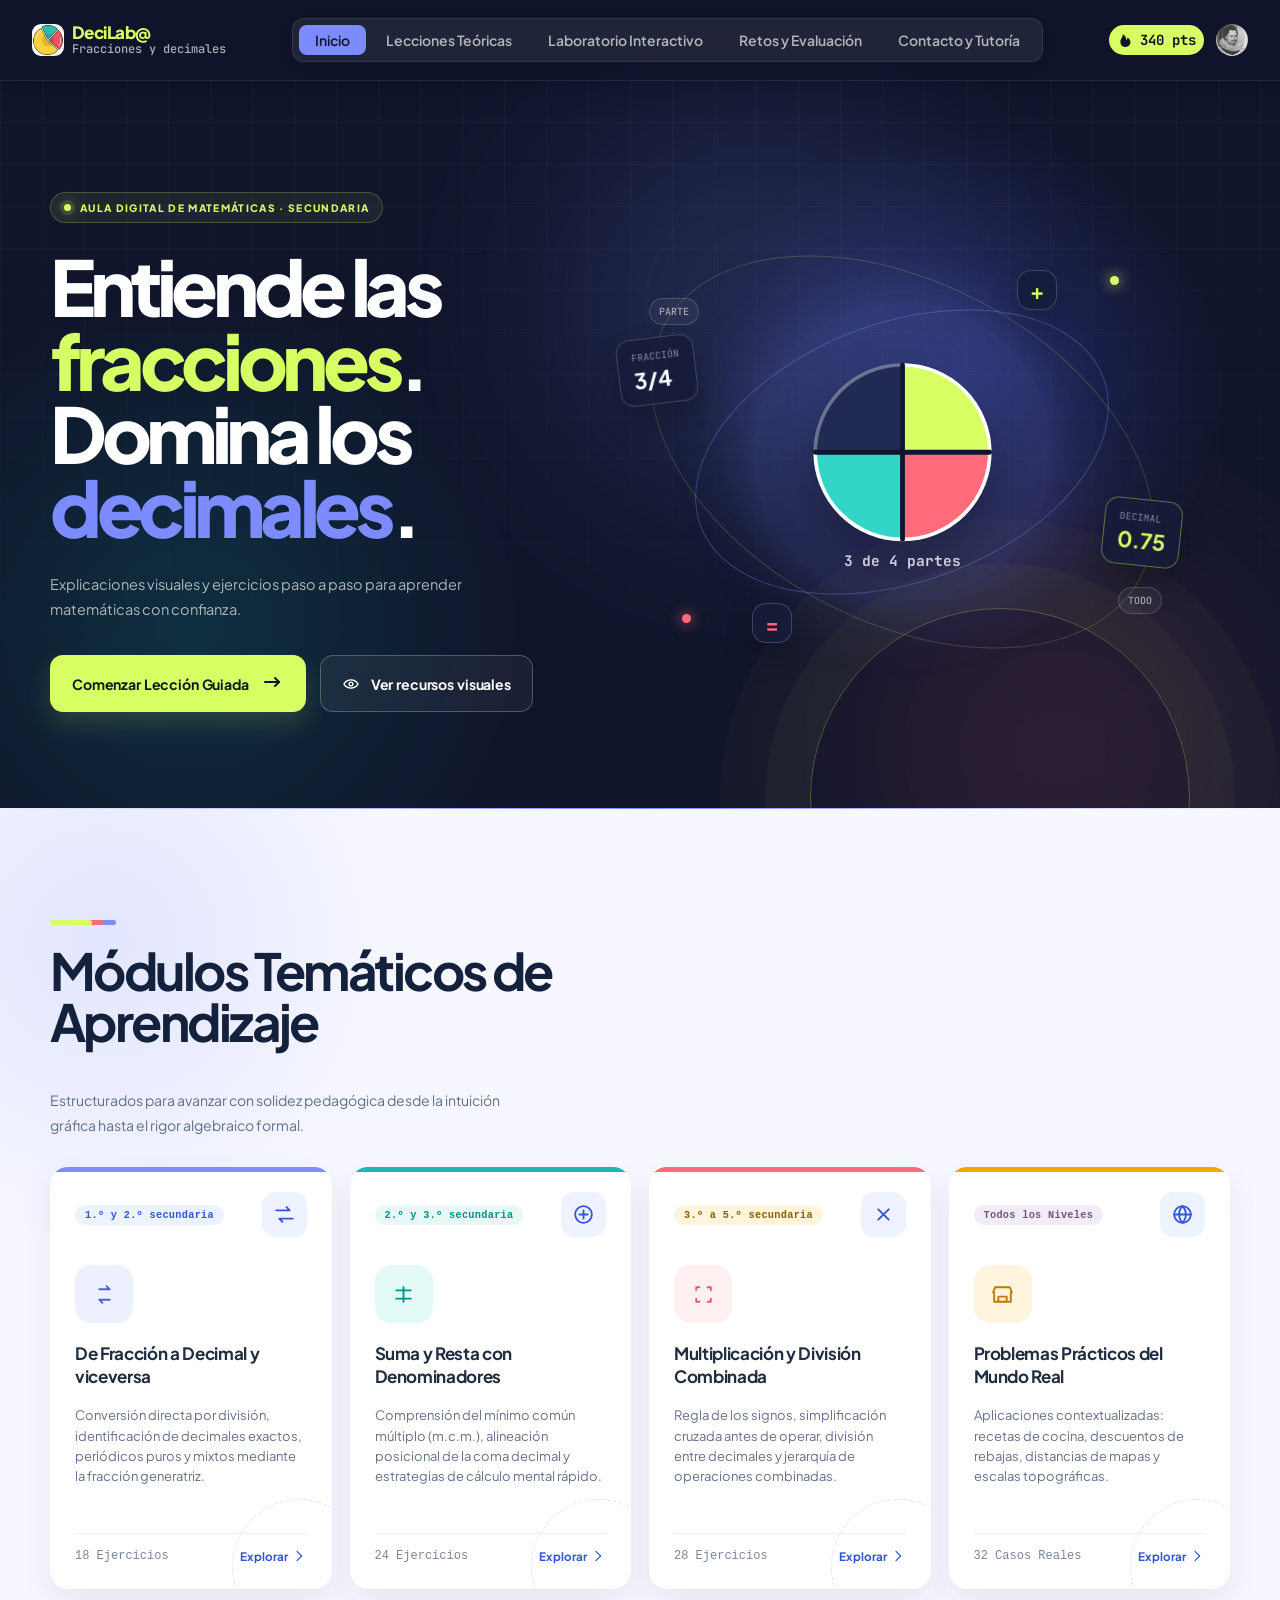
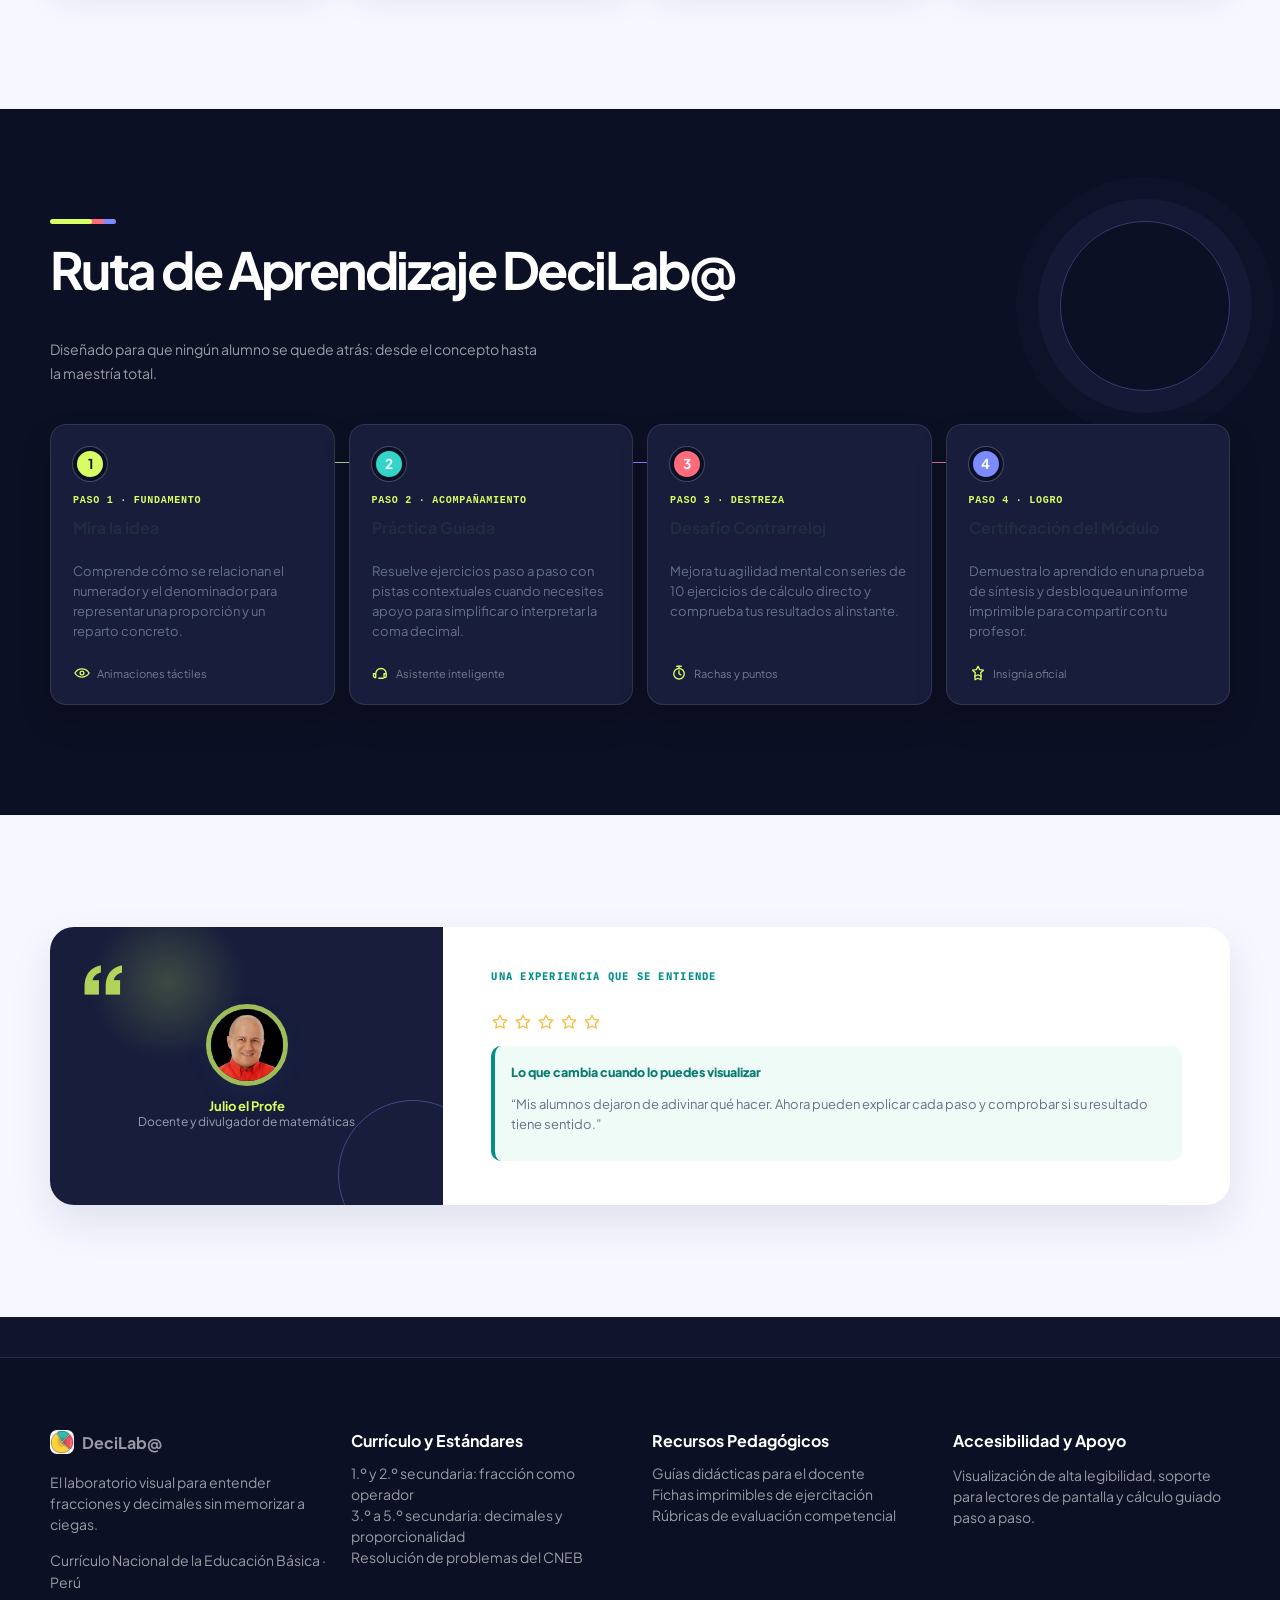
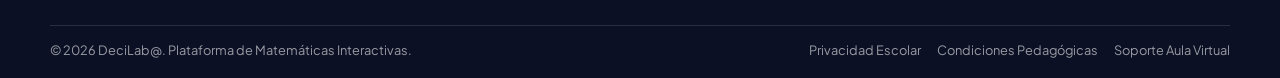
==== commit 5f74fa83: "new changes" ====
--- a/index.html
+++ b/index.html
@@ -78,22 +78,6 @@
                 <span>Ver recursos visuales</span>
               </a>
             </div>
-            <div class="trust-items" aria-label="Ventajas de DeciLab@">
-              <div>
-                <svg class="trust-icon" viewBox="0 0 24 24" aria-hidden="true">
-                  <circle cx="12" cy="12" r="9" />
-                  <path d="m8 12 2.5 2.5L16 9" />
-                </svg>
-                Sin registros ni anuncios
-              </div>
-              <div>
-                <svg class="trust-icon" viewBox="0 0 24 24" aria-hidden="true">
-                  <path d="m3 9 9-4 9 4-9 4-9-4Z" />
-                  <path d="M7 11v4c2.8 2.3 7.2 2.3 10 0v-4M21 9v6" />
-                </svg>
-                Contenido alineado al currículo
-              </div>
-            </div>
           </div>
 
           <div
@@ -144,132 +128,10 @@
         </div>
       </section>
 
-      <!-- STATS -->
-      <section class="stats-section" aria-label="Características de DeciLab">
-        <div class="container stats-grid">
-          <article class="stat-card">
-            <div class="stat-icon icon-blue">
-              <span class="stat-svg">
-                <svg
-                  xmlns="http://www.w3.org/2000/svg"
-                  width="24"
-                  height="24"
-                  viewBox="0 0 24 24"
-                  fill="none"
-                  stroke="currentColor"
-                  stroke-width="2"
-                  stroke-linecap="round"
-                  stroke-linejoin="round"
-                  class="icon icon-tabler icons-tabler-outline icon-tabler-math-symbols"
-                >
-                  <path stroke="none" d="M0 0h24v24H0z" fill="none" />
-                  <path d="M3 12l18 0" />
-                  <path d="M12 3l0 18" />
-                  <path d="M16.5 4.5l3 3" />
-                  <path d="M19.5 4.5l-3 3" />
-                  <path d="M6 4l0 4" />
-                  <path d="M4 6l4 0" />
-                  <path d="M18 16l.01 0" />
-                  <path d="M18 20l.01 0" />
-                  <path d="M4 18l4 0" />
-                </svg>
-              </span>
-            </div>
-            <div><strong>+120</strong><span>Ejercicios Activos</span></div>
-          </article>
-          <article class="stat-card">
-            <div class="stat-icon icon-teal">
-              <span class="stat-svg">
-                <svg
-                  xmlns="http://www.w3.org/2000/svg"
-                  width="24"
-                  height="24"
-                  viewBox="0 0 24 24"
-                  fill="none"
-                  stroke="currentColor"
-                  stroke-width="2"
-                  stroke-linecap="round"
-                  stroke-linejoin="round"
-                  class="icon icon-tabler icons-tabler-outline icon-tabler-book"
-                >
-                  <path stroke="none" d="M0 0h24v24H0z" fill="none" />
-                  <path d="M3 19a9 9 0 0 1 9 0a9 9 0 0 1 9 0" />
-                  <path d="M3 6a9 9 0 0 1 9 0a9 9 0 0 1 9 0" />
-                  <path d="M3 6l0 13" />
-                  <path d="M12 6l0 13" />
-                  <path d="M21 6l0 13" />
-                </svg>
-              </span>
-            </div>
-            <div><strong>5 grados</strong><span>Secundaria</span></div>
-          </article>
-          <article class="stat-card">
-            <div class="stat-icon icon-purple">
-              <span class="stat-svg">
-                <svg
-                  xmlns="http://www.w3.org/2000/svg"
-                  width="24"
-                  height="24"
-                  viewBox="0 0 24 24"
-                  fill="none"
-                  stroke="currentColor"
-                  stroke-width="2"
-                  stroke-linecap="round"
-                  stroke-linejoin="round"
-                  class="icon icon-tabler icons-tabler-outline icon-tabler-circle-play"
-                >
-                  <path stroke="none" d="M0 0h24v24H0z" fill="none" />
-                  <path
-                    d="M9 9.003a1 1 0 0 1 1.517 -.859l4.997 2.997a1 1 0 0 1 0 1.718l-4.997 2.997a1 1 0 0 1 -1.517 -.86v-5.993"
-                  />
-                  <path d="M3 12a9 9 0 1 0 18 0a9 9 0 1 0 -18 0" />
-                </svg>
-              </span>
-            </div>
-            <div>
-              <strong>Visual &amp; Video</strong
-              ><span>Soluciones paso a paso</span>
-            </div>
-          </article>
-          <article class="stat-card">
-            <div class="stat-icon icon-neutral">
-              <span class="stat-svg">
-                <svg
-                  xmlns="http://www.w3.org/2000/svg"
-                  width="24"
-                  height="24"
-                  viewBox="0 0 24 24"
-                  fill="none"
-                  stroke="currentColor"
-                  stroke-width="2"
-                  stroke-linecap="round"
-                  stroke-linejoin="round"
-                  class="icon icon-tabler icons-tabler-outline icon-tabler-coin-off"
-                >
-                  <path stroke="none" d="M0 0h24v24H0z" fill="none" />
-                  <path
-                    d="M14.8 9a2 2 0 0 0 -1.8 -1h-1m-2.82 1.171a2 2 0 0 0 1.82 2.829h1m2.824 2.822a2 2 0 0 1 -1.824 1.178h-2a2 2 0 0 1 -1.8 -1"
-                  />
-                  <path
-                    d="M20.042 16.045a9 9 0 0 0 -12.087 -12.087m-2.318 1.677a9 9 0 1 0 12.725 12.73"
-                  />
-                  <path d="M12 6v2m0 8v2" />
-                  <path d="M3 3l18 18" />
-                </svg>
-              </span>
-            </div>
-            <div><strong>CNEB</strong><span>Matemática</span></div>
-          </article>
-        </div>
-      </section>
-
       <section class="modulos" id="modulos">
         <div class="contenedor-modulos">
           <div class="cabecera-modulos">
             <div>
-              <span class="etiqueta-seccion"
-                >Itinerario Curricular Completo</span
-              >
               <h2 class="titulo-seccion">Módulos Temáticos de Aprendizaje</h2>
             </div>
             <p class="descripcion-seccion">
@@ -526,8 +388,8 @@
               >
               <h3 class="titulo-paso">Desafío Contrarreloj</h3>
               <p class="texto-paso">
-                Mejora tu agilidad mental con series de 10 ejercicios de
-                cálculo directo y comprueba tus resultados al instante.
+                Mejora tu agilidad mental con series de 10 ejercicios de cálculo
+                directo y comprueba tus resultados al instante.
               </p>
               <div class="pie-paso">
                 <svg class="route-icon" viewBox="0 0 24 24" aria-hidden="true">
@@ -544,8 +406,8 @@
               >
               <h3 class="titulo-paso">Certificación del Módulo</h3>
               <p class="texto-paso">
-                Demuestra lo aprendido en una prueba de síntesis y desbloquea
-                un informe imprimible para compartir con tu profesor.
+                Demuestra lo aprendido en una prueba de síntesis y desbloquea un
+                informe imprimible para compartir con tu profesor.
               </p>
               <div class="pie-paso">
                 <svg class="route-icon" viewBox="0 0 24 24" aria-hidden="true">
@@ -609,12 +471,6 @@
                   />
                 </svg>
               </div>
-              <blockquote class="cita-testimonio">
-                “La mejor manera de entender los decimales es verlos nacer de
-                una fracción tangible. Mis estudiantes de secundaria superaron
-                el bloqueo de la división gracias a los modelos interactivos de
-                DeciLab@.”
-              </blockquote>
               <div class="destacado-testimonio">
                 <span class="titulo-destacado"
                   >Lo que cambia cuando lo puedes visualizar</span
@@ -629,60 +485,6 @@
         </div>
       </section>
 
-      <section class="banner-llamada">
-        <div class="cta-equation" aria-hidden="true">
-          <span>fracción</span>
-          <strong>3/4</strong>
-          <b>=</b>
-          <span>decimal</span>
-          <strong>0.75</strong>
-        </div>
-        <div class="tarjeta-llamada">
-          <div class="llamada-izquierda">
-            <div class="tag">
-              <span>
-                <svg
-                  xmlns="http://www.w3.org/2000/svg"
-                  width="20"
-                  height="20"
-                  viewBox="0 0 24 24"
-                  fill="none"
-                  stroke="currentColor"
-                  stroke-width="2"
-                  stroke-linecap="round"
-                  stroke-linejoin="round"
-                  class="icon icon-tabler icons-tabler-outline icon-tabler-download"
-                >
-                  <path stroke="none" d="M0 0h24v24H0z" fill="none" />
-                  <path d="M4 17v2a2 2 0 0 0 2 2h12a2 2 0 0 0 2 -2v-2" />
-                  <path d="M7 11l5 5l5 -5" />
-                  <path d="M12 4l0 12" />
-                </svg>
-              </span>
-              <span>Tu siguiente reto está aquí</span>
-            </div>
-            <h2>Tu próximo acierto empieza con un paso.</h2>
-            <p class="">
-              Elige una lección, practica a tu ritmo y convierte la confusión en
-              una respuesta que puedes explicar.
-            </p>
-          </div>
-          <div class="llamada-derecha">
-            <button type="button" class="boton boton-blanco">
-              <svg class="button-icon" viewBox="0 0 24 24" aria-hidden="true">
-                <path d="M12 3v12M7 10l5 5 5-5M4 20h16" />
-              </svg>
-              <span>Empezar una lección</span>
-            </button>
-            <a href="contacto-tutoria.html" class="boton boton-acento">
-              <span>Probar un reto rápido</span>
-              <svg class="button-icon" viewBox="0 0 24 24" aria-hidden="true">
-                <path d="M5 12h13M13 6l6 6-6 6" />
-              </svg>
-            </a>
-          </div>
-        </div>
-      </section>
     </main>
 
     <div data-layout="footer"></div>
